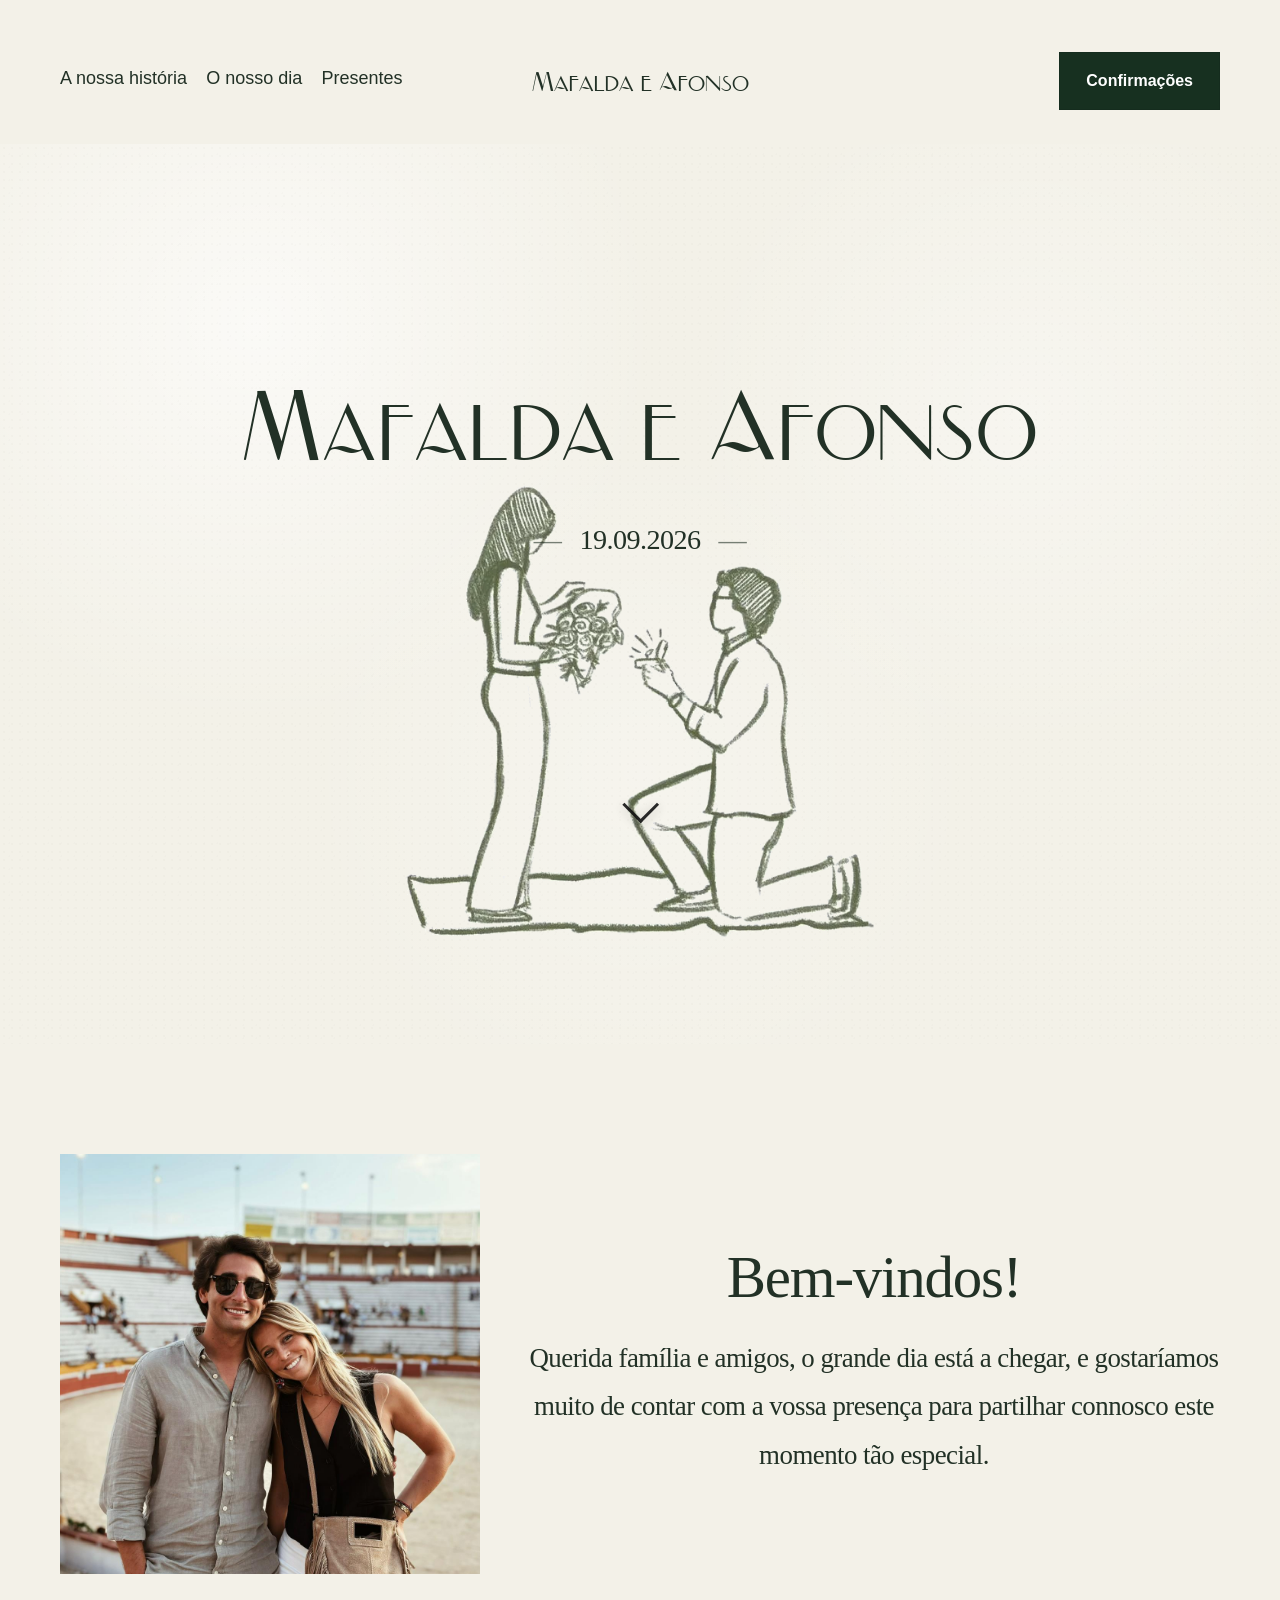
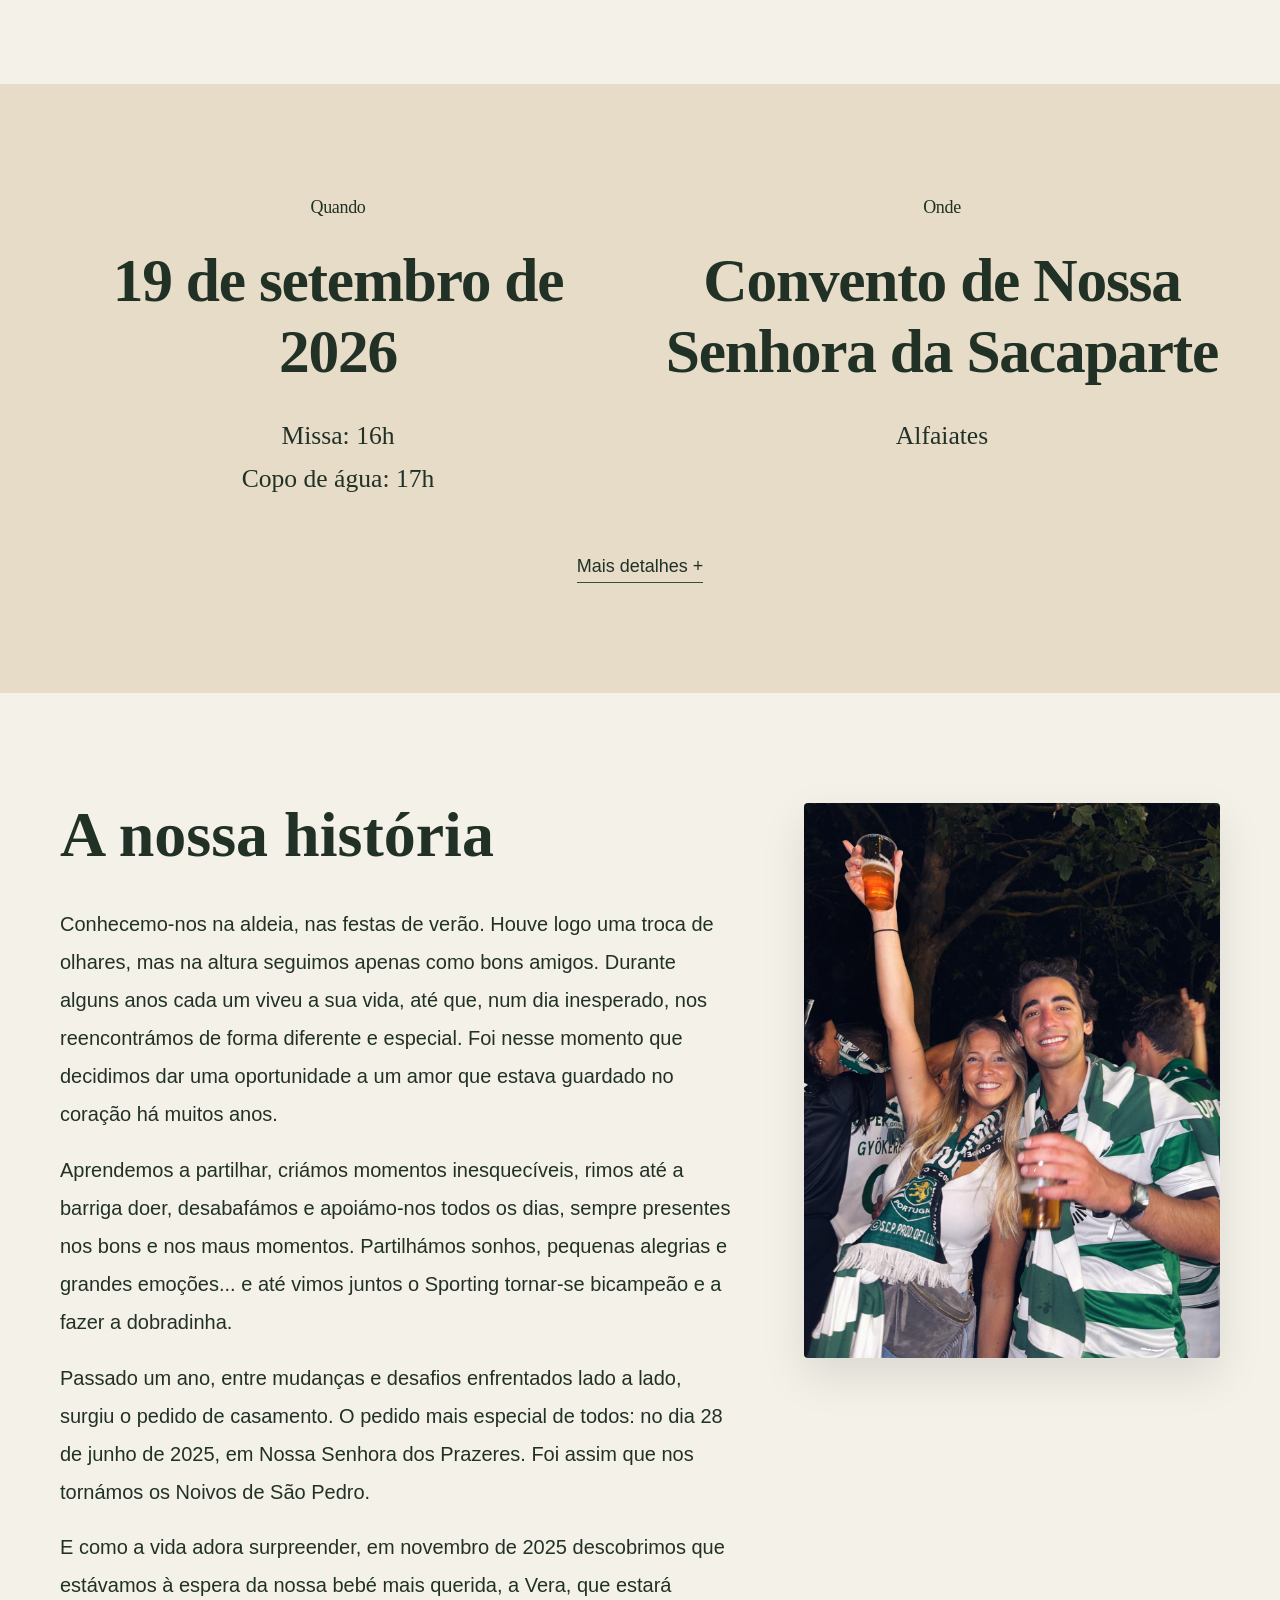
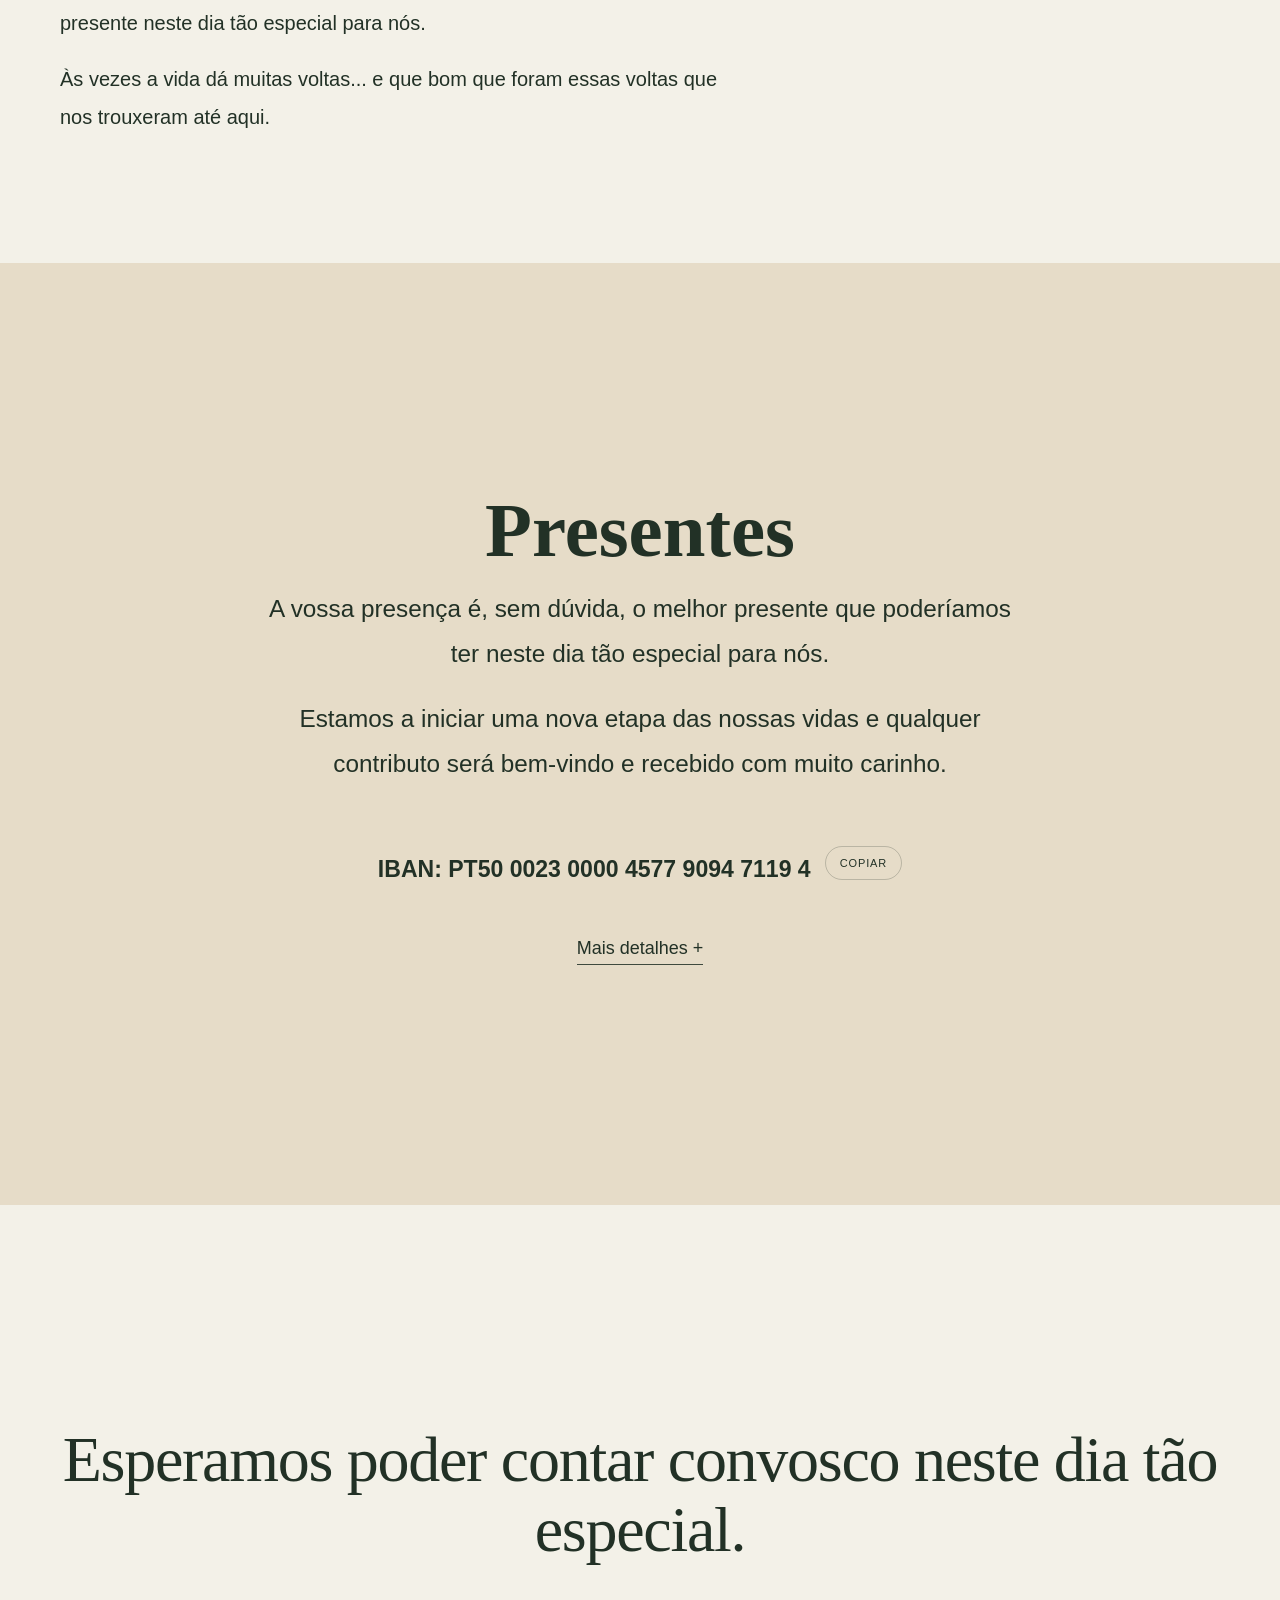
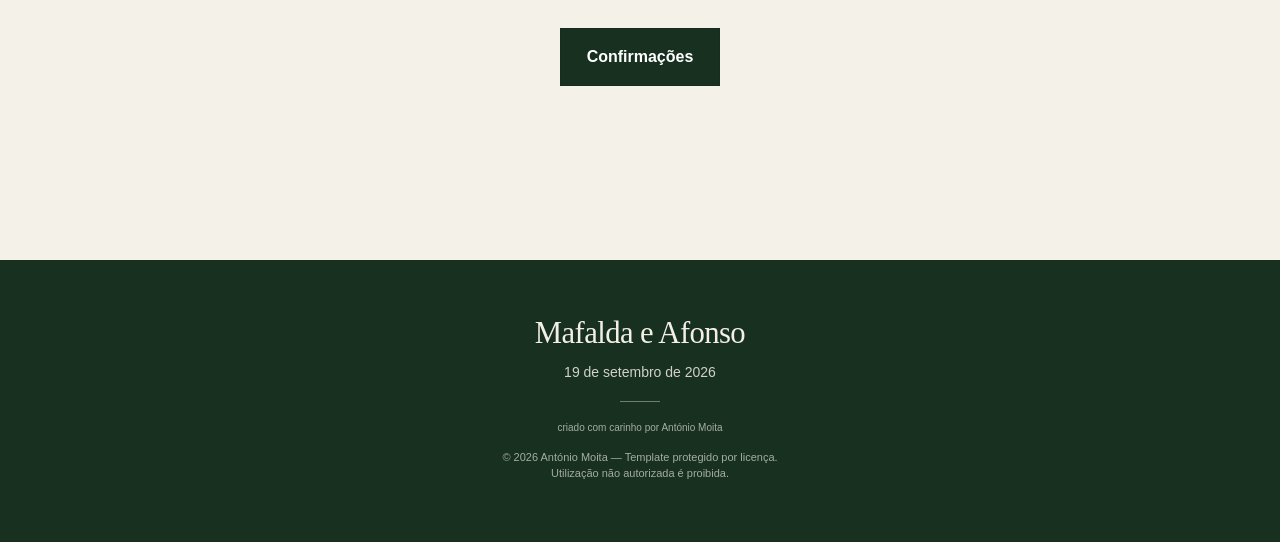
==== index.html @ 189afe15 "Add files via upload" ====
<!DOCTYPE html>
<html lang="pt">
<head>
  <meta charset="UTF-8">
  <meta name="viewport" content="width=device-width, initial-scale=1">
  <title>Mafalda e Afonso</title>
  <link rel="stylesheet" href="assets/css/main.css">
  <script src="assets/js/favicon.js"></script>

  <meta name="description" content="Mafalda e Afonso — 19 de setembro de 2026. Todas as informações sobre o nosso casamento, cerimónia, presentes e confirmações.">
  <link rel="canonical" href="https://ammoita.github.io/mafaldaeafonso/">

  <meta property="og:locale" content="pt_PT">
  <meta property="og:type" content="website">
  <meta property="og:title" content="Mafalda e Afonso">
  <meta property="og:description" content="19 de setembro de 2026 — todas as informações sobre o casamento, cerimónia, presentes e confirmações.">
  <meta property="og:url" content="https://ammoita.github.io/mafaldaeafonso/">
  <meta property="og:site_name" content="Mafalda e Afonso">

  <meta property="og:image" content="https://ammoita.github.io/mafaldaeafonso/assets/img/mafalda-afonso6-clean.png">
  <meta property="og:image:secure_url" content="https://ammoita.github.io/mafaldaeafonso/assets/img/mafalda-afonso6-clean.png">
  <meta property="og:image:type" content="image/png">
  <meta property="og:image:alt" content="Fotografia de Mafalda e Afonso">

  <meta name="twitter:card" content="summary_large_image">
  <meta name="twitter:title" content="Mafalda e Afonso">
  <meta name="twitter:description" content="19 de setembro de 2026 — todas as informações sobre o casamento, cerimónia, presentes e confirmações.">
  <meta name="twitter:image" content="https://ammoita.github.io/mafaldaeafonso/assets/img/mafalda-afonso6-clean.png">

</head>
<body>
  <div class="scroll-progress" aria-hidden="true"></div>

  <div class="page">
    <header class="site-header">
      <div class="header-inner">
        <nav class="main-nav">
          <a href="#historia">A nossa história</a>
          <a href="pages/cerimonia.html">O nosso dia</a>
          <a href="pages/presentes.html">Presentes</a>
        </nav>

        <a class="site-brand nadall" href="index.html">Mafalda e Afonso</a>

        <div class="header-actions">
          <a class="btn" href="pages/confirmacoes.html">Confirmações</a>
        </div>
      </div>
    </header>

    <div class="scroll-hint" aria-hidden="true">
  <span></span>
</div>

    <section class="hero">
  <div class="hero-bg" aria-hidden="true"></div>

  <div class="hero-content container">
        <h1 class="hero-title nadall">Mafalda e Afonso</h1>
        <div class="hero-date serif">19.09.2026</div>
        <div class="hero-scroll-cue" aria-hidden="true">
          <span></span>
        </div>
      </div>
    </section>

    <section class="section">
      <div class="container two-col-intro">
        <div class="portrait reveal-left">
          <img src="assets/img/mafalda-afonso.jpg" alt="Mafalda e Afonso">
        </div>

        <div class="intro-copy reveal-right">
          <h2 class="serif">Bem-vindos!</h2>
          <p>
            Querida família e amigos, o grande dia está a chegar, e gostaríamos muito de contar com a vossa presença
            para partilhar connosco este momento tão especial.
          </p>
        </div>
      </div>
    </section>

    <section class="section alt">
      <div class="container">
        <div class="details-grid">
          <div class="reveal-left">
            <p class="eyebrow serif">Quando</p>
            <h2 class="big-detail-title">19 de setembro de 2026</h2>
            <p class="detail-copy">
              Missa: 16h<br>
              Copo de água: 17h
            </p>
          </div>

          <div class="reveal-right">
            <p class="eyebrow serif">Onde</p>
            <h2 class="big-detail-title">Convento de Nossa Senhora da Sacaparte</h2>
            <p class="detail-copy">
              Alfaiates
            </p>
          </div>
        </div>

        <div class="center-link reveal">
          <a class="more-link" href="pages/cerimonia.html">Mais detalhes +</a>
        </div>
      </div>
    </section>

    
    <section class="section" id="historia">
  <div class="container reveal story-layout">
    <div class="story-content">
      <h2>A nossa história</h2>

      <p>
        Conhecemo-nos na aldeia, nas festas de verão. Houve logo uma troca de olhares, mas na altura seguimos apenas como bons amigos.
        Durante alguns anos cada um viveu a sua vida, até que, num dia inesperado, nos reencontrámos de forma diferente e especial.
        Foi nesse momento que decidimos dar uma oportunidade a um amor que estava guardado no coração há muitos anos.
      </p>
      <p>
        Aprendemos a partilhar, criámos momentos inesquecíveis, rimos até a barriga doer, desabafámos e apoiámo-nos todos os dias,
        sempre presentes nos bons e nos maus momentos. Partilhámos sonhos, pequenas alegrias e grandes emoções... e até vimos juntos
        o Sporting tornar-se bicampeão e a fazer a dobradinha.
      </p>
      <p>
        Passado um ano, entre mudanças e desafios enfrentados lado a lado, surgiu o pedido de casamento. O pedido mais especial de todos:
        no dia 28 de junho de 2025, em Nossa Senhora dos Prazeres. Foi assim que nos tornámos os Noivos de São Pedro.
      </p>
      <p>
        E como a vida adora surpreender, em novembro de 2025 descobrimos que estávamos à espera da nossa bebé mais querida, a Vera,
        que estará presente neste dia tão especial para nós.
      </p>
      <p>
        Às vezes a vida dá muitas voltas... e que bom que foram essas voltas que nos trouxeram até aqui.
      </p>
    </div>

    <div class="story-side-image">
      <img src="assets/img/mafalda-afonso4.jpg" alt="Mafalda e Afonso">
    </div>
  </div>
</section>


    <section class="section alt">
      <div class="container center-feature reveal">
        <h2>Presentes</h2>
        <p>
          A vossa presença é, sem dúvida, o melhor presente que poderíamos ter neste dia tão especial para nós.
        </p>
        <p>
          Estamos a iniciar uma nova etapa das nossas vidas e qualquer contributo será bem-vindo e recebido com muito carinho.
        </p>

        <div class="iban-row reveal">
          <div class="iban" data-iban="PT50002300004577909471194">
              IBAN: PT50 0023 0000 4577 9094 7119 4
          </div>
        <button class="copy-btn" type="button" onclick="copyIBAN(this)">
         Copiar
        </button>
        </div>

        <a class="more-link" href="pages/presentes.html">Mais detalhes +</a>
      </div>
    </section>

    <section class="section">
      <div class="container final-cta reveal">
        <h2 class="serif">Esperamos poder contar convosco neste dia tão especial.</h2>
        <a class="btn" href="pages/confirmacoes.html">Confirmações</a>
      </div>
    </section>

<button id="backToTop" aria-label="Voltar ao topo">↑</button>

<script src="assets/js/main.js"></script>
<script>
  loadFooter({
    names: "Mafalda e Afonso",
    date: "19 de setembro de 2026",
    creditName: "António Moita",
    creditLink: ""
  });
</script>

</body>
</html>
---- assets/css/main.css ----
@font-face{
  font-family:"Nadall";
  src:url("../fonts/NADALL.TTF") format("truetype");
  font-weight:400;
  font-style:normal;
  font-display:swap;
}

:root{
  --bg-main:#f3f1e8;
  --bg-alt:#e6dcc8;
  --text:#223126;
  --button:#173020;
  --button-text:#ffffff;
  --line:rgba(34,49,38,.55);
  --input-bg:#f7f7f7;
  --input-border:#cfcfcf;
  --muted:rgba(34,49,38,.6);

  --container:1440px;
  --container-text:1280px;
  --container-narrow:880px;
  --story-width:1120px;
  --editorial-width:1080px;
  --editorial-copy-width:860px;
}

*,
*::before,
*::after{
  box-sizing:border-box;
}

html{
  scroll-behavior:smooth;
  scroll-padding-top:140px;
}

body{
  margin:0;
  color:var(--text);
  background:var(--bg-main);
  font-family:Arial, Helvetica, sans-serif;
  line-height:1.5;
  overflow-x:hidden;
}

img{
  max-width:100%;
  display:block;
}

iframe{
  display:block;
  max-width:100%;
}

a{
  color:inherit;
  text-decoration:none;
}

.page{
  min-height:100vh;
}

.page-plain{
  background:var(--bg-alt);
}

.container{
  width:min(var(--container), calc(100% - 120px));
  margin:0 auto;
}

.container-narrow{
  width:min(var(--container-narrow), calc(100% - 120px));
  margin:0 auto;
}

.container-text{
  width:min(var(--container-text), calc(100% - 120px));
  margin:0 auto;
}

.serif{
  font-family:Georgia, "Times New Roman", serif;
  font-weight:400;
  letter-spacing:-0.02em;
}

.nadall{
  font-family:"Nadall", Georgia, "Times New Roman", serif;
  font-weight:400;
  letter-spacing:0;
}

/* =========================================================
   Barra de progresso
   ========================================================= */

.scroll-progress{
  position:fixed;
  top:0;
  left:0;
  width:0%;
  height:3px;
  background:var(--button);
  z-index:300;
  pointer-events:none;
}

/* =========================================================
   Header / navegação
   ========================================================= */

.site-header{
  position:sticky;
  top:0;
  z-index:120;
  padding:52px 0 34px;
  transition:
    background-color .3s ease,
    backdrop-filter .3s ease,
    box-shadow .3s ease,
    padding .3s ease;
}

.site-header.is-scrolled{
  background:rgba(243,241,232,.78);
  backdrop-filter:blur(12px);
  box-shadow:0 10px 30px rgba(0,0,0,.05);
  padding:22px 0 18px;
}

.site-header .header-inner{
  width:min(var(--container), calc(100% - 120px));
  margin:0 auto;
  display:grid;
  grid-template-columns:1fr auto 1fr;
  align-items:center;
  gap:20px;
}

.main-nav{
  display:flex;
  gap:1.2rem;
  align-items:center;
  justify-self:start;
  flex-wrap:wrap;
  font-size:18px;
  min-width:0;
}

.main-nav a{
  position:relative;
  padding-bottom:6px;
  min-width:0;
}

.main-nav a::after{
  content:"";
  position:absolute;
  left:0;
  bottom:0;
  width:100%;
  height:1px;
  background:currentColor;
  transform:scaleX(0);
  transform-origin:left;
  transition:transform .35s ease;
  opacity:.8;
}

.main-nav a:hover::after,
.main-nav a:focus-visible::after,
.main-nav a.active::after{
  transform:scaleX(1);
}

.main-nav a.active{
  opacity:1;
  font-weight:600;
}

.site-brand{
  justify-self:center;
  font-size:28px;
  line-height:1;
  text-align:center;
}

.header-actions{
  justify-self:end;
}

/* =========================================================
   Botões
   ========================================================= */

.btn{
  display:inline-flex;
  align-items:center;
  justify-content:center;
  min-width:158px;
  min-height:58px;
  padding:0 26px;
  background:var(--button);
  color:var(--button-text);
  font-size:16px;
  font-weight:600;
  border:1px solid rgba(0,0,0,.08);
  border-radius:0;
  transition:
    transform .22s ease,
    opacity .22s ease,
    box-shadow .22s ease;
}

.btn:hover,
.btn:focus-visible{
  transform:translateY(-2px);
  opacity:.97;
  box-shadow:0 10px 24px rgba(0,0,0,.10);
}

.btn.small{
  min-width:110px;
  min-height:54px;
}

/* =========================================================
   Hero
   ========================================================= */

.hero{
  position:relative;
  overflow:hidden;
  min-height:100vh;
  display:flex;
  align-items:flex-start;
  justify-content:center;
  padding:10rem 1.5rem 3rem;
  background:
    radial-gradient(circle at 20% 20%, rgba(255,255,255,.65), transparent 32%),
    radial-gradient(circle at 80% 30%, rgba(255,255,255,.35), transparent 28%),
    radial-gradient(circle at 50% 70%, rgba(255,255,255,.25), transparent 38%),
    linear-gradient(rgba(243,241,232,.9), rgba(243,241,232,.94));
}

.hero::before{
  content:"";
  position:absolute;
  inset:0;
  background-image:
    radial-gradient(rgba(120,120,100,.06) 1px, transparent 1px),
    radial-gradient(rgba(120,120,100,.035) 1px, transparent 1px);
  background-size:8px 8px, 13px 13px;
  background-position:0 0, 3px 4px;
  opacity:.45;
  pointer-events:none;
}

.leaf-ornament{
  --leaf-parallax:0px;
  position:absolute;
  left:50%;
  top:-10px;
  transform:translateX(-50%) translateY(var(--leaf-parallax));
  width:min(520px, 36vw);
  opacity:.72;
  pointer-events:none;
  will-change:transform, opacity;
  animation:
    heroFadeUp 1.2s .2s both,
    leafFloat 7s ease-in-out 1.4s infinite;
}

.leaf-ornament svg{
  width:100%;
  height:auto;
  display:block;
}

.hero-bg{
  position:absolute;
  inset:0;
  z-index:0;
  background-image:image-set(
    url("../img/mafalda-afonso5-clean.webp") type("image/webp"),
    url("../img/mafalda-afonso5-clean.png") type("image/png")
  );
  background-repeat:no-repeat;
  background-position:center calc(64% + var(--hero-parallax, 0px));
  background-size:min(980px, 88vw);
  opacity:.92;
  pointer-events:none;
}

.hero-content{
  position:relative;
  z-index:2;
  text-align:center;
  width:100%;
  padding-top:7vh;
}

.hero-title{
  margin:0;
  font-size:clamp(72px, 9vw, 126px);
  line-height:.95;
  opacity:0;
  transform:translateY(24px);
  animation:heroFadeUp 1s .15s forwards;
}

.hero-title.nadall{
  line-height:1.02;
  letter-spacing:0.01em;
}

.site-brand.nadall{
  font-size:32px;
  line-height:1;
}

.hero-date{
  margin-top:34px;
  font-size:clamp(24px, 2.2vw, 34px);
  opacity:0;
  transform:translateY(24px);
  animation:heroFadeUp 1s .45s forwards;
}

.hero-date::before,
.hero-date::after{
  content:"—";
  display:inline-block;
  margin:0 18px;
  opacity:.6;
}

/* =========================================================
   Secções gerais
   ========================================================= */

.section{
  padding:110px 0;
}

.section.alt{
  background:var(--bg-alt);
}

.page-plain .section-top{
  padding:120px 0 80px;
}

.center-link{
  text-align:center;
}

.more-link{
  display:inline-block;
  margin-top:52px;
  font-size:18px;
  padding-bottom:3px;
  position:relative;
}

.more-link::after{
  content:"";
  position:absolute;
  left:0;
  bottom:0;
  width:100%;
  height:1px;
  background:currentColor;
  transform:scaleX(1);
  transform-origin:left;
  transition:transform .35s ease, opacity .35s ease;
  opacity:.85;
}

.more-link:hover::after,
.more-link:focus-visible::after{
  transform:scaleX(.72);
  opacity:1;
}

/* =========================================================
   Home
   ========================================================= */

.two-col-intro{
  display:grid;
  grid-template-columns:420px 1fr;
  gap:3rem;
  align-items:center;
}

.portrait{
  width:100%;
  aspect-ratio:1/1;
  overflow:hidden;
  background:#ddd;
}

.portrait img{
  width:100%;
  height:100%;
  object-fit:cover;
  transform:scale(1.02);
  transition:transform 1.2s ease;
  border-radius:4px;
}

.portrait:hover img{
  transform:scale(1.06);
}

.intro-copy{
  text-align:center;
  max-width:760px;
  margin:0 auto;
}

.intro-copy h2{
  margin:0 0 26px;
  font-size:clamp(42px, 4.6vw, 72px);
  line-height:1.02;
}

.intro-copy p{
  margin:0 auto;
  font-size:clamp(24px, 2.1vw, 31px);
  line-height:1.8;
  font-family:Georgia, "Times New Roman", serif;
  letter-spacing:-0.02em;
}

.details-grid{
  display:grid;
  grid-template-columns:1fr 1fr;
  gap:3rem;
  align-items:start;
  text-align:center;
}

.eyebrow{
  margin:0 0 24px;
  font-size:18px;
  font-family:Georgia, "Times New Roman", serif;
}

.big-detail-title{
  margin:0 0 .45em;
  font-size:clamp(42px, 4.8vw, 72px);
  line-height:1.15;
  font-family:Georgia, "Times New Roman", serif;
  letter-spacing:-0.02em;
  overflow-wrap:anywhere;
}

.detail-copy{
  margin:0;
  font-size:clamp(20px, 2vw, 28px);
  line-height:1.7;
  font-family:Georgia, "Times New Roman", serif;
}

.center-feature{
  text-align:center;
  padding:120px 0 130px;
  max-width:860px;
  margin:0 auto;
}

.center-feature h2{
  margin:0 0 1.1rem;
  font-size:clamp(54px, 6vw, 88px);
  line-height:1;
  font-family:Georgia, "Times New Roman", serif;
  overflow-wrap:anywhere;
}

.center-feature p{
  max-width:760px;
  margin:0 auto;
  font-size:clamp(22px, 1.9vw, 26px);
  line-height:1.85;
}

.center-feature p + p{
  margin-top:20px;
}

#historia .center-feature{
  max-width:var(--story-width);
}

#historia .center-feature p{
  max-width:980px;
}

/* =========================================================
   Story / showcase / CTA
   ========================================================= */

.story-block{
  padding:110px 0 70px;
}

.story-text{
  max-width:1500px;
}

.story-text h3{
  margin:0 0 34px;
  font-size:clamp(30px, 2.8vw, 46px);
  font-family:Georgia, "Times New Roman", serif;
  font-weight:400;
}

.story-text p{
  margin:0 0 26px;
  font-size:clamp(18px, 1.35vw, 22px);
  line-height:1.75;
}

.person-showcase{
  padding:40px 0 120px;
  text-align:center;
}

.person-showcase h2{
  margin:0 0 34px;
  font-size:clamp(54px, 5.4vw, 84px);
  line-height:1;
  font-family:Georgia, "Times New Roman", serif;
}

.person-photo{
  width:min(400px, 100%);
  margin:0 auto;
  aspect-ratio:4/5;
  overflow:hidden;
  background:#ddd;
}

.person-photo img{
  width:100%;
  height:100%;
  object-fit:cover;
  transform:scale(1.02);
  transition:transform 1.2s ease;
  border-radius:18px;
}

.person-photo:hover img{
  transform:scale(1.06);
}

.final-cta{
  text-align:center;
  padding:110px 0 64px;
}

.final-cta h2{
  margin:0 0 62px;
  font-size:clamp(44px, 5vw, 74px);
  font-family:Georgia, "Times New Roman", serif;
  font-weight:400;
  line-height:1.1;
  overflow-wrap:anywhere;
}

/* =========================================================
   Página editorial / cerimónia
   ========================================================= */

.editorial-block{
  max-width:var(--editorial-width);
  margin:0 auto;
  padding:60px 0 110px;
}

.editorial-title{
  margin:0 0 .35em;
  font-size:clamp(54px, 6.2vw, 100px);
  line-height:1.08;
  font-family:Georgia, "Times New Roman", serif;
  font-weight:400;
  overflow-wrap:anywhere;
}

.editorial-subtitle{
  margin:0 0 1.4em;
  font-size:clamp(32px, 3.8vw, 66px);
  line-height:1.22;
  font-family:Georgia, "Times New Roman", serif;
  font-weight:400;
  opacity:.9;
  overflow-wrap:anywhere;
}

.editorial-copy{
  max-width:var(--editorial-copy-width);
}

.editorial-copy p{
  margin:0 0 1.15em 0;
  font-size:clamp(18px, 1.35vw, 22px);
  line-height:1.8;
}

.divider{
  width:100%;
  max-width:140px;
  height:1px;
  margin:2.6rem 0;
  background:rgba(0,0,0,.12);
}

.map-image{
  width:min(900px, 100%);
  margin:2rem auto 0;
  overflow:hidden;
  background:#f7f3ee;
  border-radius:22px;
  box-shadow:0 18px 45px rgba(0,0,0,.10);
}

.map-image iframe{
  display:block;
  width:100%;
  min-height:420px;
  border:0;
}

.page-plain .container-text.editorial-block{
  max-width:1120px;
}

.page-plain .editorial-copy{
  max-width:900px;
}

/* layout inicial da página cerimónia em desktop */
.cerimonia-intro{
  display:block;
}

.cerimonia-intro-media{
  margin:40px 0 0;
}

.cerimonia-intro-media img{
  display:block;
  width:100%;
  max-width:500px;
  height:auto;
  margin:0 auto;
  border-radius:4px;
  box-shadow:0 18px 45px rgba(0,0,0,.10);
}

@media (min-width: 1101px){
  .cerimonia-intro{
    display:grid;
    grid-template-columns:minmax(0, 1.2fr) minmax(360px, .8fr);
    gap:clamp(40px, 5vw, 90px);
    align-items:center;
  }

  .cerimonia-intro-copy{
    text-align:left;
  }

  .cerimonia-intro-copy .editorial-copy{
    margin-left:0;
    max-width:760px;
  }

  .cerimonia-intro-copy .editorial-title,
  .cerimonia-intro-copy .editorial-subtitle,
  .cerimonia-intro-copy .editorial-copy p{
    text-align:left;
  }

  .cerimonia-intro-copy .editorial-subtitle{
    margin-bottom:1em;
  }

  .cerimonia-intro-media{
    margin:0;
  }

  .cerimonia-intro-media img{
    max-width:520px;
    margin-left:auto;
  }
}

.cerimonia-intro-media img.no-shadow{
  box-shadow:none;
}

/* =========================================================
   Alojamento / stays
   ========================================================= */

.stay-list{
  padding:90px 0 120px;
}

.stay-item{
  display:grid;
  grid-template-columns:390px 1fr;
  gap:80px;
  align-items:start;
  padding:40px 0 100px;
}

.stay-item + .stay-item{
  border-top:1px solid var(--line);
  padding-top:90px;
}

.stay-media{
  width:100%;
  aspect-ratio:1/1;
  overflow:hidden;
  background:#ddd;
}

.stay-media img{
  width:100%;
  height:100%;
  object-fit:cover;
  transform:scale(1.02);
  transition:transform 1.2s ease;
  border-radius:18px;
}

.stay-media:hover img{
  transform:scale(1.06);
}

.stay-copy h2{
  margin:0 0 26px;
  display:inline-block;
  font-size:clamp(48px, 4.6vw, 66px);
  line-height:1.06;
  font-family:Georgia, "Times New Roman", serif;
  font-weight:400;
  border-bottom:1px solid var(--line);
  overflow-wrap:anywhere;
}

.stay-copy .meta{
  margin:12px 0 20px;
  font-size:clamp(22px, 2vw, 30px);
  font-family:Georgia, "Times New Roman", serif;
  line-height:1.35;
}

.stay-copy .phone{
  margin:0 0 28px;
  font-size:clamp(24px, 2.2vw, 34px);
  font-family:Georgia, "Times New Roman", serif;
}

.stay-copy p{
  max-width:860px;
  margin:0;
  font-size:clamp(18px, 1.4vw, 22px);
  line-height:1.75;
}

/* =========================================================
   Presentes
   ========================================================= */

.gifts-page{
  padding:170px 0 140px;
}

.gifts-head{
  text-align:center;
  margin-bottom:120px;
}

.gifts-head h1{
  margin:0 0 26px;
  font-size:clamp(64px, 6vw, 84px);
  font-family:Georgia, "Times New Roman", serif;
  font-weight:400;
  line-height:1;
  overflow-wrap:anywhere;
}

.gifts-head .subtitle{
  font-size:clamp(30px, 2.4vw, 46px);
  font-family:Georgia, "Times New Roman", serif;
  line-height:1.2;
  overflow-wrap:anywhere;
}

.gifts-copy{
  max-width:1500px;
}

.gifts-copy p{
  margin:0 0 24px;
  font-size:clamp(18px, 1.45vw, 22px);
  line-height:1.85;
}

.iban{
  font-weight:600;
  text-align:center;
  margin-top:70px;
  font-size:clamp(22px, 1.8vw, 32px);
  white-space:nowrap;
  line-height:1.1;
}

.gift-graphic {
  margin-top: 60px;
  text-align: center;
}

.gift-graphic img {
  width: min(420px, 80%);
  height: auto;
  display: block;
  margin: 0 auto;
  opacity: 0.9;
}

/* =========================================================
   Confirmações / formulário
   ========================================================= */

.confirm-page{
  padding:150px 0 130px;
}

.confirm-head{
  text-align:center;
  margin-bottom:2rem;
}

.confirm-head h1{
  margin:0 0 28px;
  font-size:clamp(40px, 6vw, 84px);
  font-family:Georgia, "Times New Roman", serif;
  font-weight:400;
  line-height:1.08;
  overflow-wrap:anywhere;
  word-break:normal;
}

.confirm-head p{
  margin:0 0 .7rem;
  font-size:clamp(17px, 1.4vw, 22px);
  line-height:1.75;
}

.confirm-date{
  margin-top:0;
  margin-bottom:3rem;
  font-size:clamp(26px, 3.2vw, 48px);
  line-height:1.1;
  font-family:Georgia, "Times New Roman", serif;
  font-weight:500;
  letter-spacing:.02em;
}

.form-wrap{
  border-top:1px solid var(--line);
  border-radius:22px;
  padding:2rem;
  background:rgba(255,255,255,.72);
  box-shadow:0 12px 35px rgba(0,0,0,.06);
  backdrop-filter:blur(2px);
}

.form-section-title{
  margin:0 0 1.2rem;
  font-size:18px;
  font-weight:600;
  overflow-wrap:anywhere;
}

.form-grid-2{
  display:grid;
  grid-template-columns:1fr 1fr;
  gap:1rem 1.25rem;
}

.form-grid-3{
  display:grid;
  grid-template-columns:1fr 1fr 1.2fr;
  gap:1rem 1.25rem;
}

.form-field{
  margin-bottom:1rem;
  min-width:0;
}

.form-field label{
  display:block;
  margin-bottom:.45rem;
  font-size:16px;
  line-height:1.4;
}

.form-field .req{
  color:var(--muted);
  margin-left:4px;
}

.input,
.select,
.textarea{
  width:100%;
  border:1px solid rgba(0,0,0,.12);
  background:#fff;
  color:var(--text);
  padding:.9rem 1rem;
  font-size:16px;
  font:inherit;
  outline:none;
  border-radius:12px;
  appearance:none;
  box-sizing:border-box;
  transition:border-color .2s ease, box-shadow .2s ease, background-color .2s ease;
}

.input,
.select{
  min-height:52px;
}

.textarea{
  min-height:150px;
  resize:vertical;
  font-family:inherit;
}

.input:focus,
.select:focus,
.textarea:focus{
  border-color:rgba(80,110,70,.5);
  box-shadow:0 0 0 4px rgba(127,154,99,.12);
  background:#fff;
}

.select-wrap{
  position:relative;
}

.select-wrap::after{
  content:"";
  position:absolute;
  right:18px;
  top:50%;
  width:10px;
  height:10px;
  border-right:2px solid var(--text);
  border-bottom:2px solid var(--text);
  transform:translateY(-65%) rotate(45deg);
  pointer-events:none;
}

.form-actions{
  margin-top:1.2rem;
}

.note{
  color:var(--muted);
  font-size:14px;
}

.form-note{
  margin-top:1.2rem;
  line-height:1.7;
  opacity:.85;
  overflow-wrap:anywhere;
}

#guest-count-section{
  margin-bottom:1rem;
}

.dynamic-section{
  margin-top:1.5rem;
  padding:1.25rem;
  background:rgba(255,255,255,.65);
  border:1px solid rgba(34,49,38,.10);
  border-radius:16px;
}

.dynamic-section-header{
  margin-bottom:1rem;
}

.dynamic-section-header h3{
  margin:0 0 .35rem 0;
  font-size:22px;
  font-family:Georgia, "Times New Roman", serif;
  font-weight:400;
  color:var(--text);
  overflow-wrap:anywhere;
}

.dynamic-section-header p{
  margin:0;
  color:var(--muted);
  font-size:15px;
  line-height:1.6;
}

.guest-row{
  padding:1rem;
  margin-bottom:1rem;
  background:#ffffff;
  border:1px solid rgba(34,49,38,.08);
  border-radius:14px;
}

.guest-row:last-child{
  margin-bottom:0;
}

.guest-row-title{
  margin-bottom:.9rem;
  font-size:15px;
  font-weight:600;
  color:var(--text);
  opacity:.9;
  overflow-wrap:anywhere;
}

/* =========================================================
   Footer
   ========================================================= */

.site-footer{
  background:var(--button);
  color:#f3efe5;
  text-align:center;
  padding:50px 20px 60px;
}

.site-footer .footer-main{
  font-size:clamp(28px, 2.4vw, 40px);
  font-family:Georgia, "Times New Roman", serif;
}

.site-footer .footer-date{
  margin-top:6px;
  font-size:14px;
  opacity:.85;
}

.site-footer .footer-divider{
  width:40px;
  height:1px;
  background:rgba(243,239,229,0.4);
  margin:18px auto;
}

.site-footer .footer-credit{
  font-size:10px;
  opacity:.65;
}

.site-footer .footer-credit a{
  color:inherit;
  text-decoration:none;
}

/* =========================================================
   Back to top
   ========================================================= */

#backToTop{
  position:fixed;
  right:20px;
  bottom:20px;
  width:46px;
  height:46px;
  background:var(--button);
  color:var(--button-text);
  border:0;
  border-radius:999px;
  cursor:pointer;
  font-size:20px;
  line-height:1;
  display:flex;
  align-items:center;
  justify-content:center;
  box-shadow:0 10px 30px rgba(0,0,0,.14);
  opacity:0;
  visibility:hidden;
  transform:translateY(8px);
  transition:opacity .25s ease, transform .25s ease, visibility .25s ease;
  z-index:999;
}

#backToTop:hover{
  transform:translateY(-4px);
  box-shadow:0 8px 20px rgba(0,0,0,.15);
}

#backToTop.show{
  opacity:1;
  visibility:visible;
  transform:translateY(0);
}

/* =========================================================
   Feedback formulário
   ========================================================= */

.form-success-box{
  display:none;
  position:fixed;
  bottom:20px;
  left:50%;
  transform:translateX(-50%);
  background:var(--button);
  color:#f3efe5;
  padding:18px 28px;
  border-radius:12px;
  font-size:16px;
  font-weight:600;
  box-shadow:0 6px 18px rgba(0,0,0,0.15);
  z-index:500;
  text-align:center;
  max-width:90%;
}

.form-modal{
  display:none;
  position:fixed;
  inset:0;
  width:100%;
  height:100%;
  background:rgba(245,240,220,0.7);
  justify-content:center;
  align-items:center;
  z-index:1000;
}

.form-modal-content{
  background:#fff6e5;
  padding:2rem;
  border-radius:10px;
  max-width:400px;
  width:90%;
  box-shadow:0 5px 15px rgba(0,0,0,0.3);
  text-align:center;
}

#form-modal-close{
  margin-top:1rem;
  cursor:pointer;
}

.form-modal-close:hover{
  color:#555;
}

#form-modal-message{
  font-size:18px;
  line-height:1.4;
  color:#223126;
  margin-top:12px;
}

/* =========================================================
   Reveal animations
   ========================================================= */

.reveal,
.reveal-left,
.reveal-right{
  opacity:0;
  transition:
    opacity .8s ease,
    transform .8s ease;
  will-change:opacity, transform;
}

.reveal{
  transform:translateY(34px);
}

.reveal-left{
  transform:translateX(-36px);
}

.reveal-right{
  transform:translateX(36px);
}

.reveal.is-visible,
.reveal-left.is-visible,
.reveal-right.is-visible{
  opacity:1;
  transform:translate(0, 0);
}

/* =========================================================
   Acessibilidade
   ========================================================= */

a:focus-visible,
button:focus-visible,
input:focus-visible,
select:focus-visible,
textarea:focus-visible{
  outline:2px solid rgba(34,49,38,.45);
  outline-offset:3px;
}

/* =========================================================
   Keyframes
   ========================================================= */

@keyframes heroFadeUp{
  from{
    opacity:0;
    transform:translateY(24px);
  }
  to{
    opacity:1;
    transform:translateY(0);
  }
}

@keyframes heroFadeIn{
  from{
    opacity:0;
  }
  to{
    opacity:1;
  }
}

@keyframes leafFloat{
  0%, 100%{
    transform:translateX(-50%) translateY(var(--leaf-parallax));
  }
  50%{
    transform:translateX(-50%) translateY(calc(var(--leaf-parallax) + 10px));
  }
}

@keyframes scrollCue{
  0%, 100%{
    transform:scaleY(.65);
    opacity:.45;
  }
  50%{
    transform:scaleY(1);
    opacity:1;
  }
}

/* =========================================================
   Responsive
   ========================================================= */

@media (max-width: 1100px){
  .site-header .header-inner{
    grid-template-columns:1fr;
    gap:24px;
  }

  .main-nav,
  .site-brand,
  .header-actions{
    justify-self:center;
  }

  .two-col-intro,
  .stay-item,
  .details-grid{
    grid-template-columns:1fr;
    gap:40px;
  }

  .intro-copy{
    max-width:none;
  }

  .portrait{
    max-width:520px;
    margin:0 auto;
  }

  .stay-media{
    max-width:520px;
  }

  #historia .center-feature{
    max-width:920px;
  }

  .page-plain .container-text.editorial-block{
    max-width:960px;
  }
}

@media (max-width: 980px){
  .two-col-intro,
  .details-grid,
  .form-grid-2,
  .form-grid-3{
    grid-template-columns:1fr;
  }

  .two-col-intro,
  .details-grid{
    gap:2rem;
  }

 .two-col-intro .intro-copy{
    order:1;
  }

  .two-col-intro .portrait{
    order:2;
  }  
}

@media (max-width: 780px){
  html{
    scroll-padding-top:120px;
  }

  .container,
  .container-narrow,
  .container-text,
  .site-header .header-inner{
    width:calc(100% - 44px);
  }

  .site-header{
    padding:28px 0 22px;
  }

  .site-header.is-scrolled{
    padding:16px 0 14px;
  }

  .main-nav{
    justify-content:center;
    gap:16px 22px;
    font-size:16px;
  }

  .site-brand{
    font-size:24px;
  }

  .btn{
    min-width:132px;
    min-height:52px;
  }

  .hero{
    min-height:100svh;
    padding-top:1.25rem;
    padding-bottom:1rem;
    align-items:flex-start;
  }

  .hero-content{
    padding-top:12vh;
  }

  .hero-bg{
    background-image:url("../img/mafalda-afonso6-clean.webp");
    background-size:min(760px, 138vw);
    background-position:center calc(74% + var(--hero-parallax, 0px));
  }

  .hero-title{
    font-size:clamp(52px, 12vw, 72px);
  }

  .hero-date{
    font-size:clamp(20px, 5vw, 28px);
    margin-top:18px;
  }

  .section,
  .center-feature,
  .story-block,
  .person-showcase,
  .stay-list,
  .gifts-page,
  .confirm-page{
    padding-top:80px;
    padding-bottom:80px;
  }

  .page-plain .section-top{
    padding-top:80px;
    padding-bottom:60px;
  }

  .editorial-block{
    padding:30px 0 70px;
  }

  .editorial-title{
    line-height:1.12;
  }

  .editorial-subtitle{
    line-height:1.2;
  }

  .editorial-copy p,
  .detail-copy,
  .intro-copy p,
  .center-feature p,
  .confirm-head p{
    line-height:1.75;
  }

  .form-wrap{
    padding:1.25rem;
    border-radius:18px;
  }

  .dynamic-section{
    padding:1rem;
    border-radius:14px;
  }

  .guest-row{
    padding:.9rem;
  }

  .dynamic-section-header h3{
    font-size:20px;
  }

  .map-image iframe{
    min-height:340px;
  }

  .hero-date::before,
  .hero-date::after{
    margin:0 10px;
  }

  .leaf-ornament{
    width:min(520px, 54vw);
  }

  .site-footer{
    padding:40px 20px 45px;
  }

  .site-footer .footer-main{
    font-size:clamp(22px, 6vw, 28px);
  }

  .site-footer .footer-date{
    font-size:13px;
  }

  .site-footer .footer-divider{
    margin:14px auto;
  }

  .site-footer .footer-credit{
    font-size:10px;
  }

  #backToTop{
    right:14px;
    bottom:14px;
    width:42px;
    height:42px;
  }
}

@media (max-width: 600px){
  .form-success-box{
    font-size:14px;
    padding:14px 20px;
  }
}

@media (max-width: 560px){
  .main-nav{
    gap:.8rem;
  }

  .form-wrap{
    padding:1rem;
  }

  .map-image iframe{
    min-height:280px;
  }

  .confirm-head h1{
    font-size:clamp(34px, 10vw, 42px);
  }

.confirm-deadline-text{
  margin-top:0;
  margin-bottom:.25rem;
  padding-top:.95rem;
  font-size:0.95rem;
  letter-spacing:.04em;
  text-transform:uppercase;
  opacity:.7;
  line-height:1.35;
}

.confirm-head p + .confirm-deadline-text{
  margin-top:1.7rem;
}

.confirm-date{
  margin-top:0;
  margin-bottom:2.4rem;
  font-size:clamp(22px, 6vw, 30px);
  line-height:1.1;
  font-family:Georgia, "Times New Roman", serif;
  font-weight:500;
  letter-spacing:.02em;
}

  .editorial-title{
    font-size:clamp(38px, 11vw, 52px);
  }

  .editorial-subtitle{
    font-size:clamp(24px, 7vw, 34px);
  }

  .big-detail-title{
    font-size:clamp(32px, 9vw, 42px);
  }

  .center-feature h2{
    font-size:clamp(40px, 10vw, 56px);
  }

  .hero-content{
    padding-top:10vh;
  }

  .hero-bg{
    background-image:url("../img/mafalda-afonso6-clean.webp");
    background-size:min(820px, 155vw);
    background-position:center calc(76% + var(--hero-parallax, 0px));
  }
}

@media (prefers-reduced-motion: reduce){
  html{
    scroll-behavior:auto;
  }

  *,
  *::before,
  *::after{
    animation:none !important;
    transition:none !important;
  }

  .reveal,
  .reveal-left,
  .reveal-right,
  .hero-title,
  .hero-date{
    opacity:1 !important;
    transform:none !important;
  }

  .leaf-ornament{
    transform:translateX(-50%) !important;
  }

  .scroll-progress{
    display:none;
  }
}

/* =========================================================
   História - layout desktop mais largo
   ========================================================= */

#historia .story-layout{
  display:grid;
  grid-template-columns:minmax(0, 1.55fr) minmax(320px, 0.95fr);
  gap:clamp(36px, 5vw, 90px);
  align-items:start;
  max-width:min(1500px, calc(100vw - 120px));
}

#historia .story-content{
  text-align:left;
  max-width:none;
}

#historia .story-content h2{
  margin:0 0 2.4rem;
  font-size:clamp(54px, 5vw, 84px);
  line-height:1;
  font-family:Georgia, "Times New Roman", serif;
}

#historia .story-content p{
  margin:0 0 1.1rem;
  max-width:none;
  font-size:clamp(20px, 1.35vw, 26px);
  line-height:1.9;
}

#historia .story-side-image{
  position:sticky;
  top:140px;
  align-self:start;
}

#historia .story-side-image img{
  width:100%;
  max-width:520px;
  margin-left:auto;
  border-radius:4px;
  height:auto;
  object-fit:cover;
  box-shadow:0 18px 45px rgba(0,0,0,.10);
}

@media (max-width: 1100px){
  #historia .story-layout{
    grid-template-columns:1fr;
    max-width:none;
  }

  #historia .story-content{
    text-align:center;
  }

  #historia .story-content p{
    max-width:900px;
    margin-left:auto;
    margin-right:auto;
  }

  #historia .story-side-image{
    position:static;
  }

  #historia .story-side-image img{
    max-width:420px;
    margin:20px auto 0;
  }
}

@media (max-width: 780px){
  #historia .story-content h2{
    font-size:clamp(40px, 10vw, 58px);
  }

  #historia .story-content p{
    font-size:clamp(18px, 4.6vw, 22px);
    line-height:1.8;
  }
}

.confirm-deadline-text{
  margin-top:0;
  margin-bottom:.35rem;
  padding-top:1.1rem;
  font-size:0.95rem;
  letter-spacing:.04em;
  text-transform:uppercase;
  opacity:.7;
  position:relative;
  line-height:1.35;
}

.confirm-head p + .confirm-deadline-text{
  margin-top:2.1rem;
}

.confirm-deadline-text::before{
  content:"";
  position:absolute;
  top:0;
  left:50%;
  transform:translateX(-50%);
  width:140px;
  height:1px;
  background:rgba(0,0,0,0.25);
}

.confirm-head p{
  margin-bottom:1.2rem;
}

.confirm-head p:last-of-type{
  margin-bottom:0;
}

/* =========================================================
   Scroll hint
   ========================================================= */

.scroll-hint{
  position:fixed;
  bottom:36px;
  left:50%;
  transform:translateX(-50%);
  width:clamp(48px, 4vw, 72px);
  height:clamp(72px, 5vw, 96px);
  opacity:.9;
  pointer-events:none;
  transition:
    opacity .6s ease,
    transform .6s cubic-bezier(.22,.61,.36,1),
    filter .6s ease;
  z-index:50;
  color:#111;
  filter:drop-shadow(0 2px 6px rgba(0,0,0,0.25));
}

.scroll-hint span{
  display:block;
  width:100%;
  height:100%;
  position:relative;
}

.scroll-hint span::after{
  content:"";
  position:absolute;
  left:50%;
  top:0;
  width:clamp(18px, 2vw, 26px);
  height:clamp(18px, 2vw, 26px);
  border-left:3px solid currentColor;
  border-bottom:3px solid currentColor;
  transform:translateX(-50%) rotate(-45deg);
  animation:scrollHint 2.2s ease-in-out infinite;
}

.scroll-hint.is-hidden{
  opacity:0;
  transform:translate(-50%, 16px);
}

@keyframes scrollHint{
  0%{
    opacity:0;
    transform:translate(-50%, -10px) rotate(-45deg);
  }
  40%{
    opacity:1;
  }
  70%{
    opacity:1;
  }
  100%{
    opacity:0;
    transform:translate(-50%, 18px) rotate(-45deg);
  }
}

/* =========================================================
   Botão Copiar IBAN
   ========================================================= */

.iban-row{
  display:flex;
  justify-content:center;
  align-items:flex-end;
  gap:14px;
  flex-wrap:nowrap;
  width:100%;
}

.iban-row .iban{
  margin-top:70px;
  margin-bottom:0;
  white-space:nowrap;
  line-height:1.1;
  flex:0 1 auto;
}

.copy-btn{
  appearance:none;
  -webkit-appearance:none;
  display:inline-flex;
  align-items:center;
  justify-content:center;
  flex:0 0 auto;

  height:34px;
  padding:0 14px;
  margin:0 0 2px;

  border:1px solid rgba(34,49,38,.22);
  border-radius:999px;
  background:transparent;
  color:var(--text);

  font-family:Arial, Helvetica, sans-serif;
  font-size:11px;
  font-weight:400;
  line-height:1;
  letter-spacing:.08em;
  text-transform:uppercase;

  cursor:pointer;
  transition:
    background-color .22s ease,
    border-color .22s ease,
    transform .22s ease,
    opacity .22s ease;
}

.copy-btn:hover{
  background:rgba(34,49,38,.05);
  border-color:rgba(34,49,38,.36);
}

.copy-btn:active{
  transform:translateY(1px);
}

.copy-btn:disabled{
  opacity:.65;
  cursor:default;
}

@media (max-width: 640px){
  .iban-row{
    flex-direction: column;
    align-items: center;
    gap:10px;
  }

  .iban-row .iban{
    font-size:clamp(15px, 3.7vw, 22px);
  }

  .copy-btn{
    height:30px;
    padding:0 11px;
    margin:0;
    margin-bottom:1px;
    font-size:10px;
  }
}

/* =========================================================
   Botões calendário
   ========================================================= */

.calendar-actions{
  display:flex;
  flex-wrap:wrap;
  gap:12px;
  margin-top:28px;
  align-items:center;
}

.calendar-btn{
  appearance:none;
  -webkit-appearance:none;
  display:inline-flex;
  align-items:center;
  justify-content:center;
  flex:0 0 auto;

  min-height:34px;
  padding:0 14px;

  border:1px solid rgba(34,49,38,.22);
  border-radius:999px;
  background:transparent;
  color:var(--text);

  font-family:Arial, Helvetica, sans-serif;
  font-size:11px;
  font-weight:400;
  line-height:1;
  letter-spacing:.08em;
  text-transform:uppercase;

  cursor:pointer;
  transition:
    background-color .22s ease,
    border-color .22s ease,
    transform .22s ease,
    opacity .22s ease;
}

.calendar-btn:hover,
.calendar-btn:focus-visible{
  background:rgba(34,49,38,.05);
  border-color:rgba(34,49,38,.36);
}

.calendar-btn:active{
  transform:translateY(1px);
}

@media (max-width: 640px){
  .calendar-actions{
    justify-content:center;
    gap:10px;
  }

  .calendar-btn{
    min-height:30px;
    padding:0 11px;
    font-size:10px;
  }
}

.footer-license{
  margin-top:14px;
  font-size:11px;
  opacity:.65;
  line-height:1.5;
}
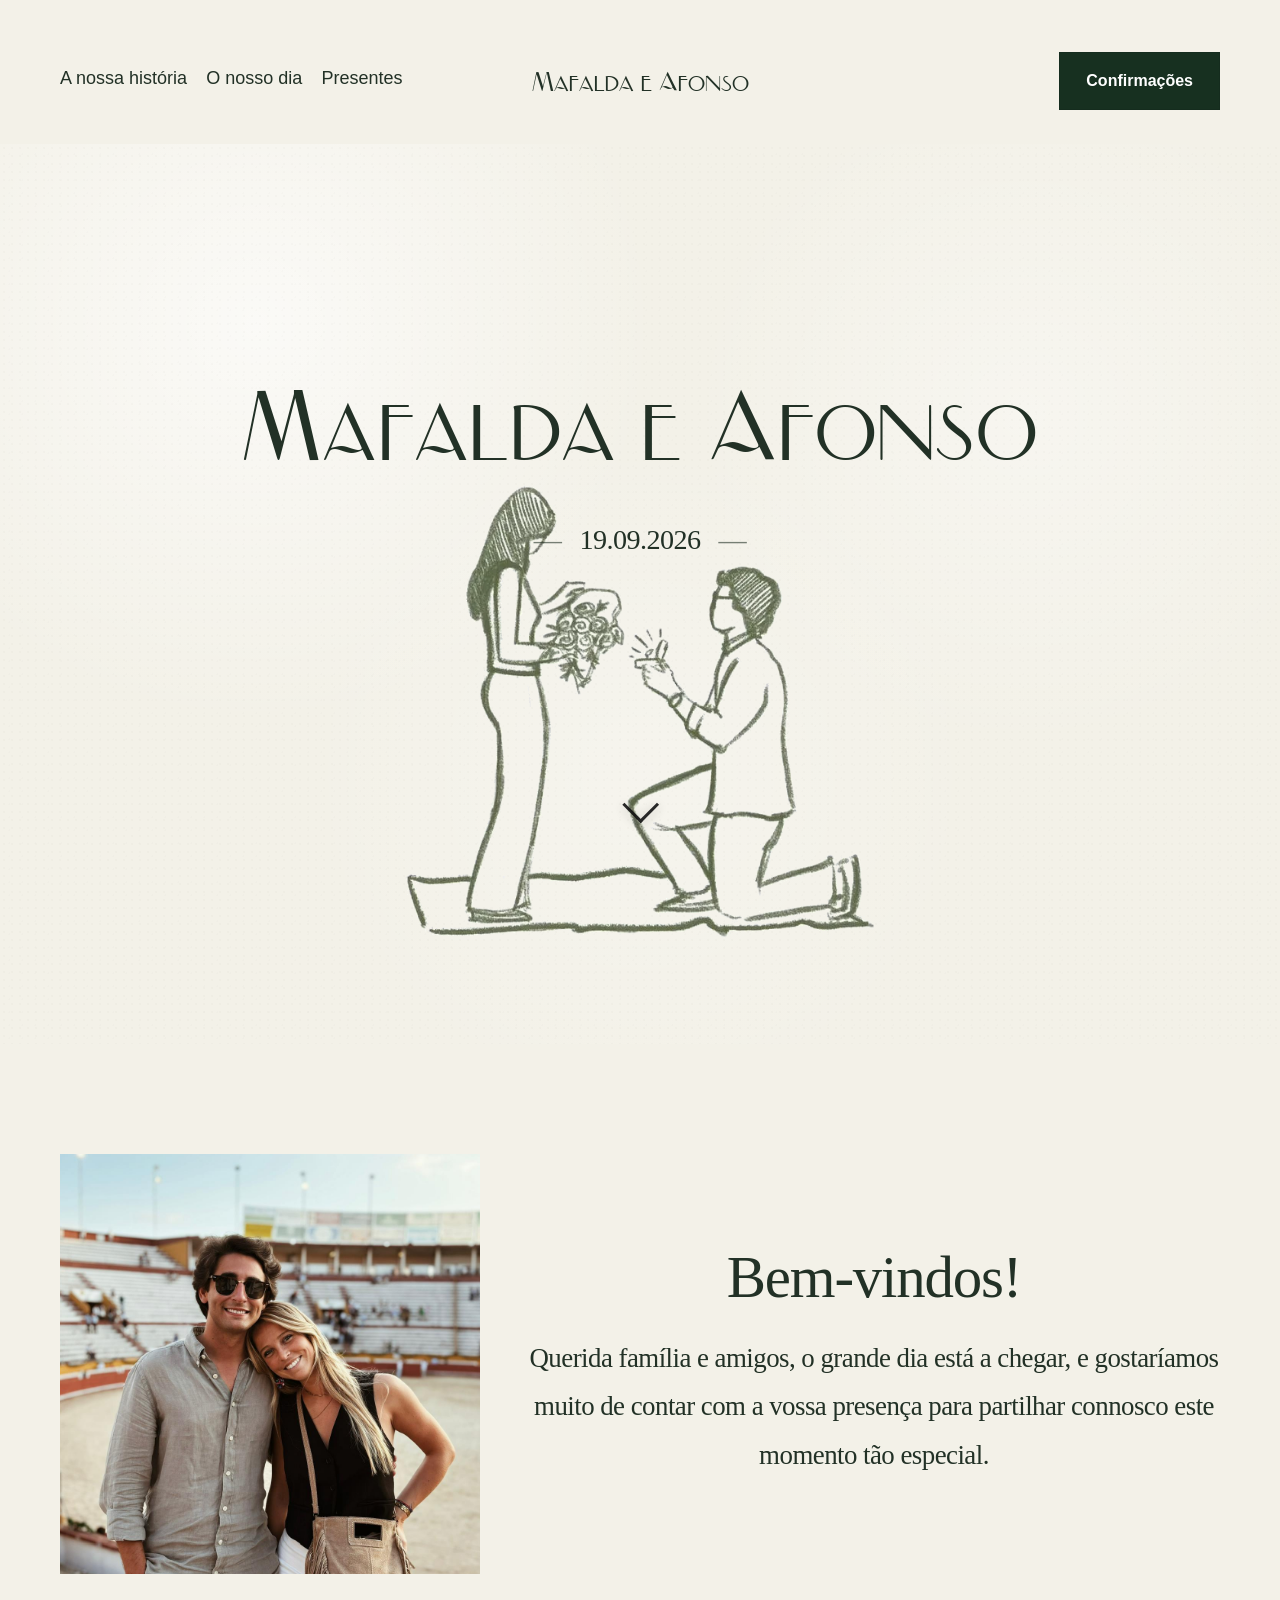
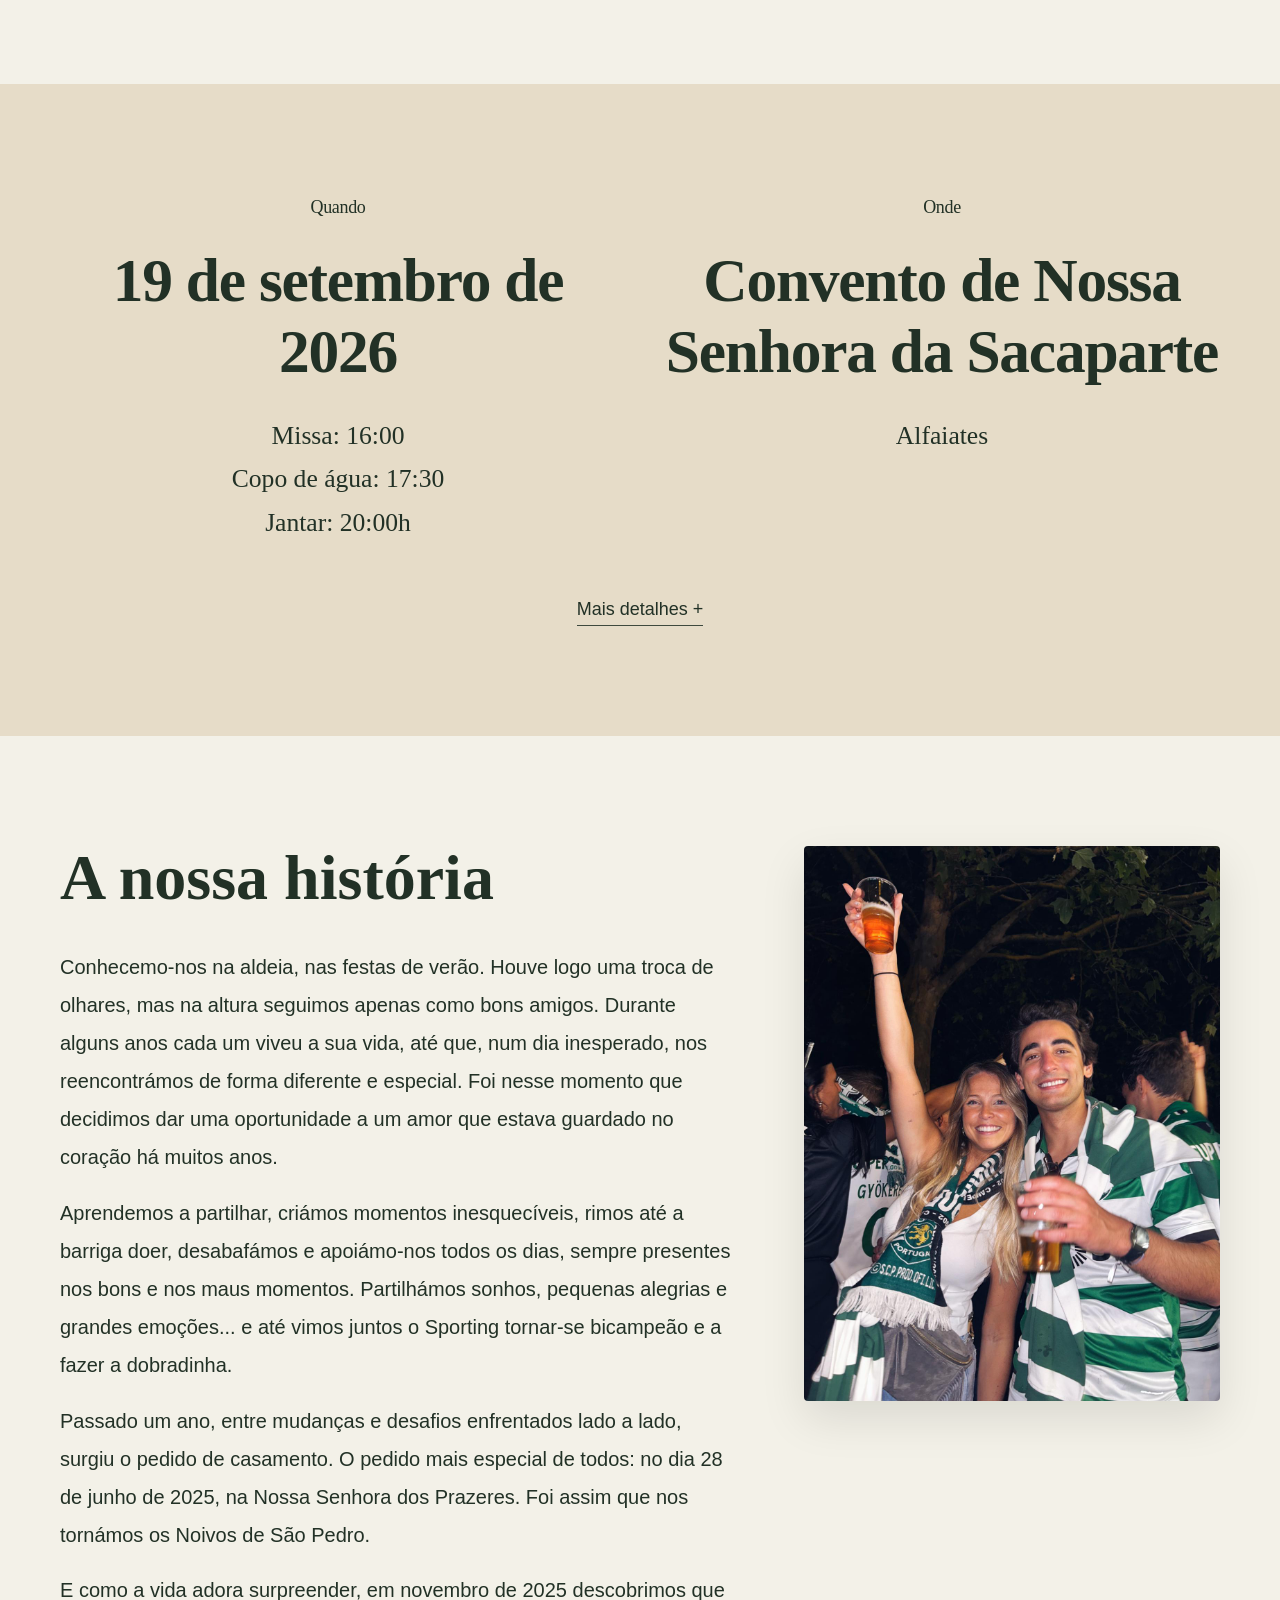
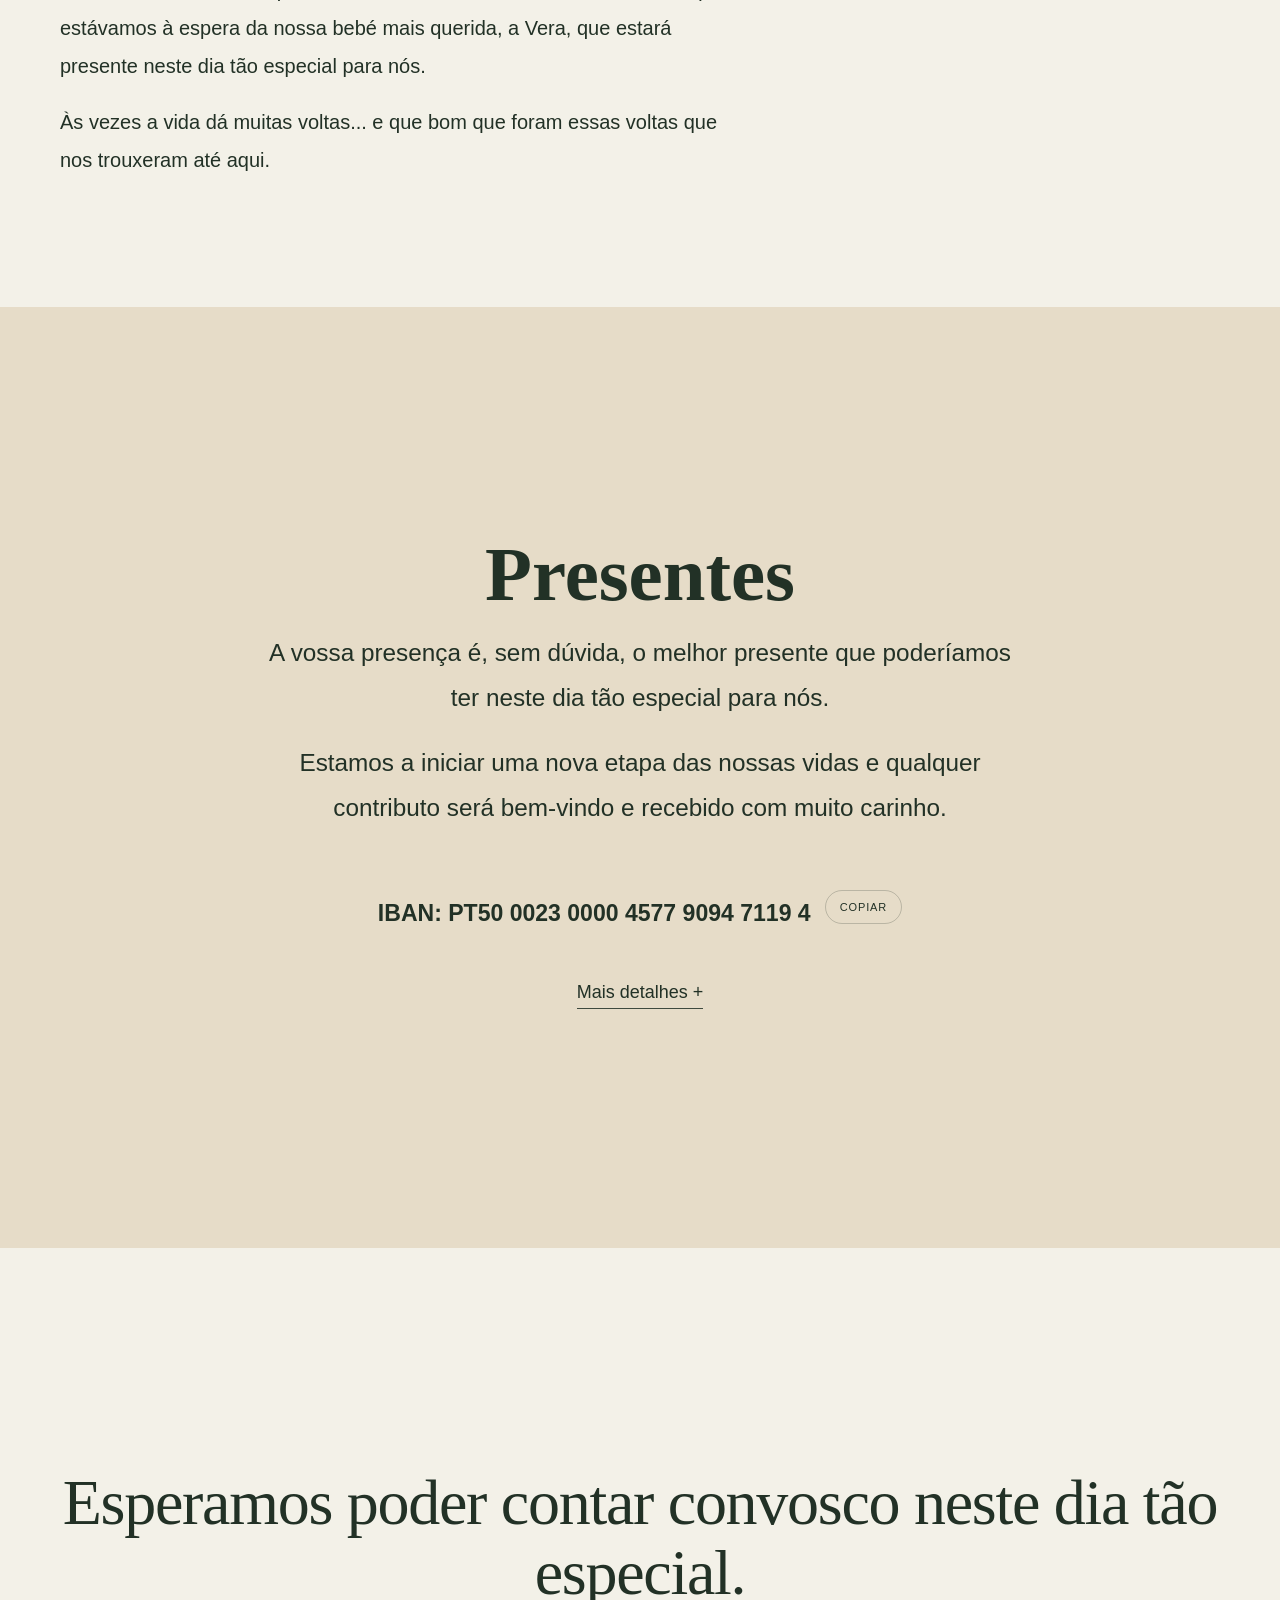
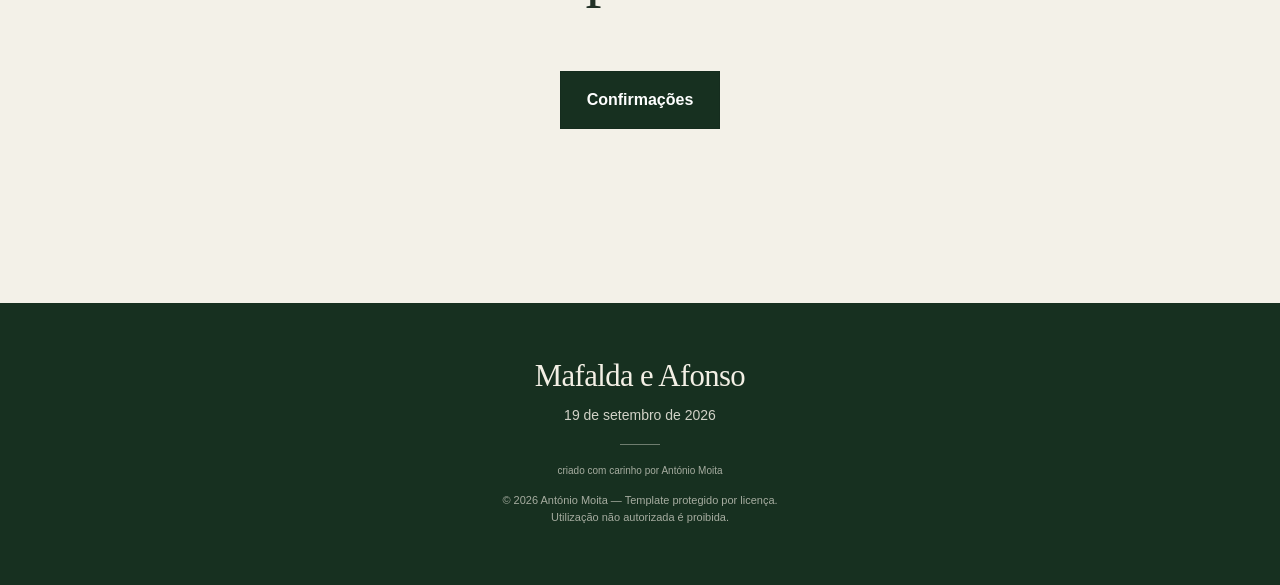
==== commit db22a45e: "Adição de robots e sitemap. Ajustes finais no conteúdo" ====
--- a/index.html
+++ b/index.html
@@ -87,8 +87,9 @@
             <p class="eyebrow serif">Quando</p>
             <h2 class="big-detail-title">19 de setembro de 2026</h2>
             <p class="detail-copy">
-              Missa: 16h<br>
-              Copo de água: 17h
+              Missa: 16:00<br>
+              Copo de água: 17:30<br>
+              Jantar: 20:00h
             </p>
           </div>
 
@@ -125,7 +126,7 @@
       </p>
       <p>
         Passado um ano, entre mudanças e desafios enfrentados lado a lado, surgiu o pedido de casamento. O pedido mais especial de todos:
-        no dia 28 de junho de 2025, em Nossa Senhora dos Prazeres. Foi assim que nos tornámos os Noivos de São Pedro.
+        no dia 28 de junho de 2025, na Nossa Senhora dos Prazeres. Foi assim que nos tornámos os Noivos de São Pedro.
       </p>
       <p>
         E como a vida adora surpreender, em novembro de 2025 descobrimos que estávamos à espera da nossa bebé mais querida, a Vera,
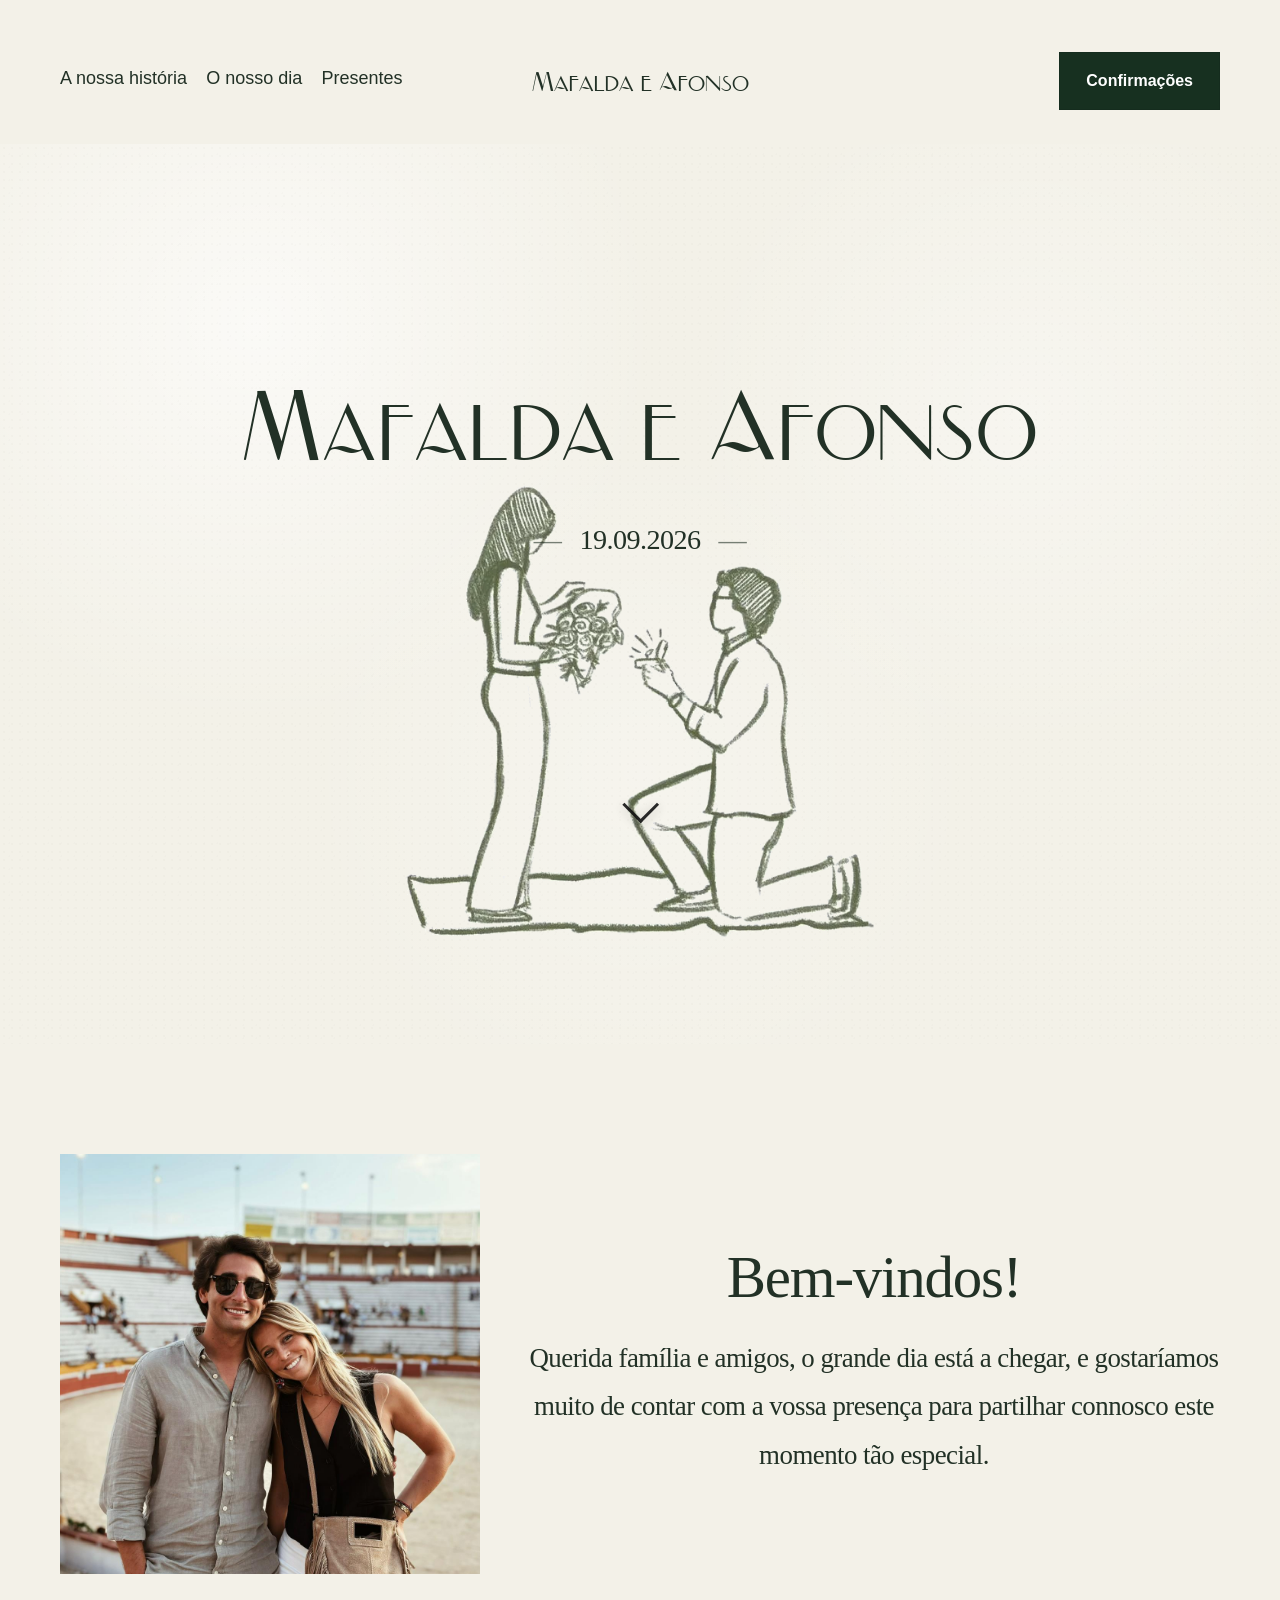
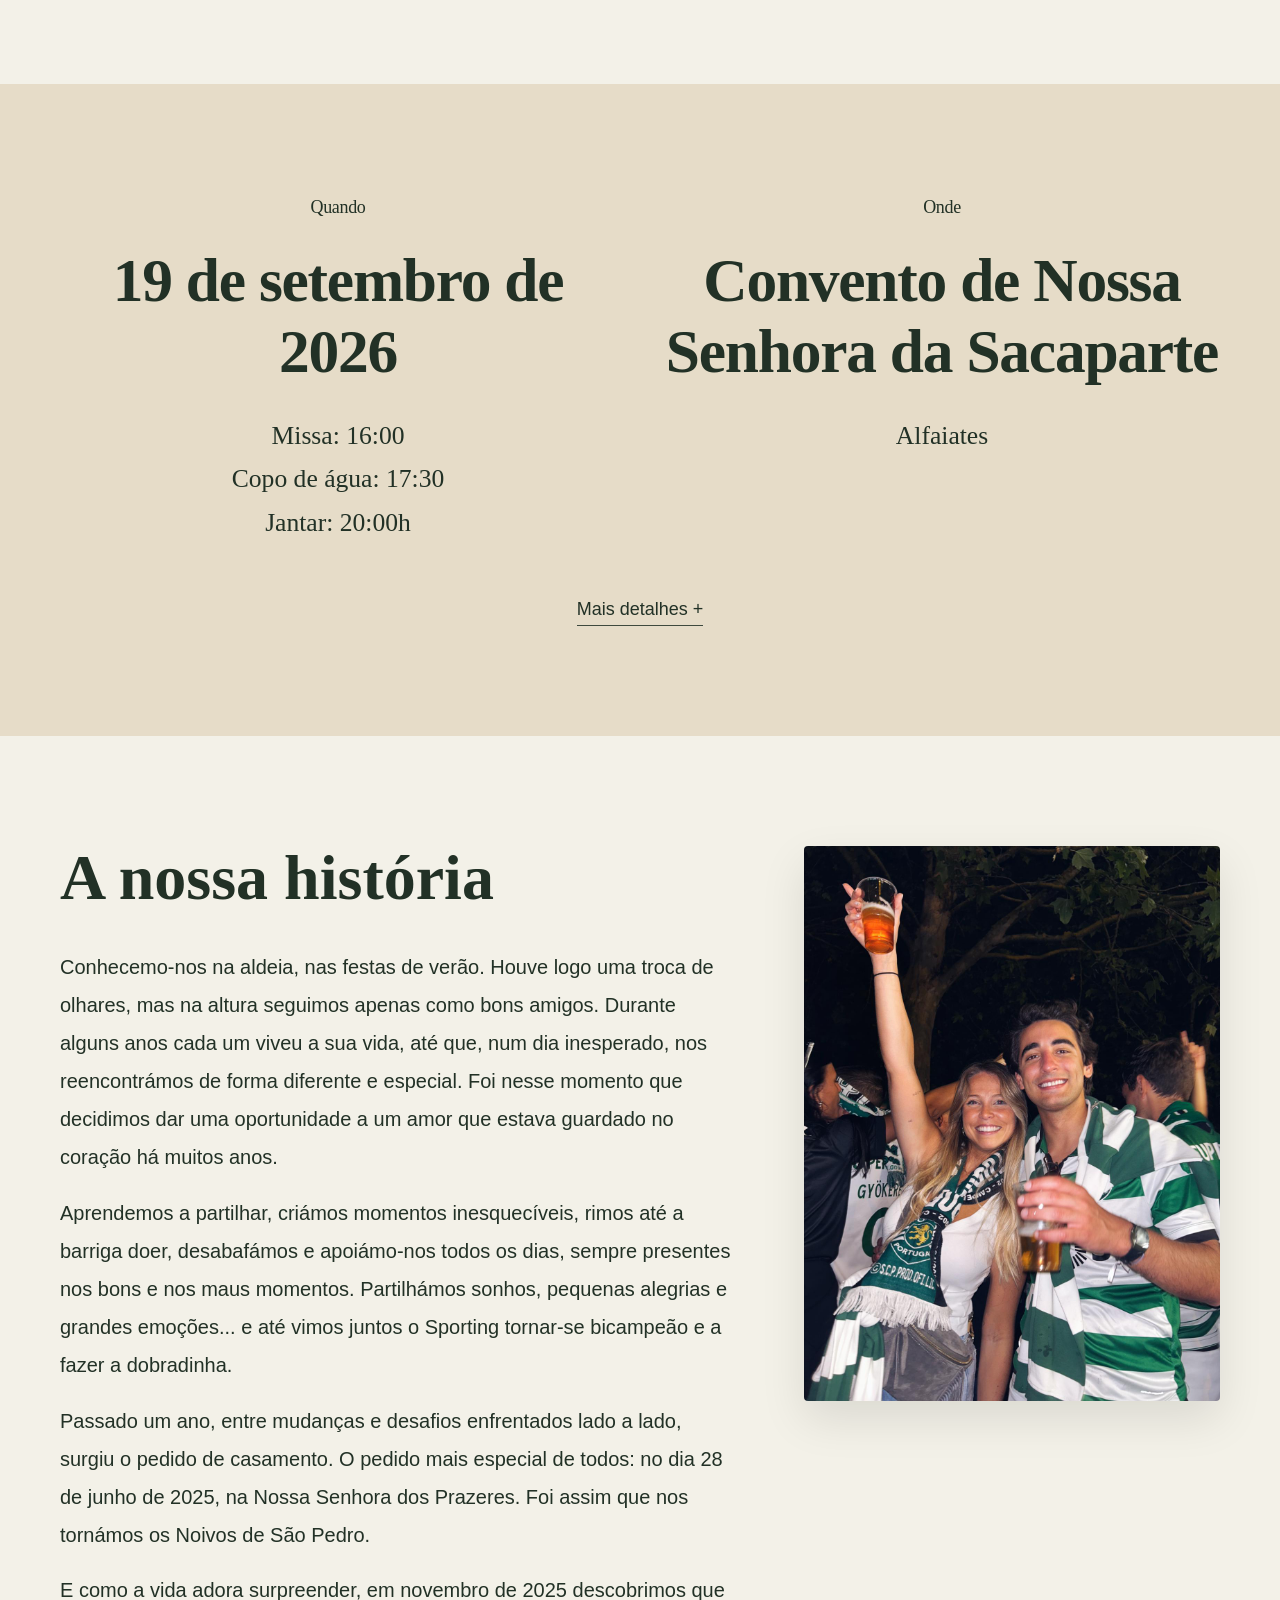
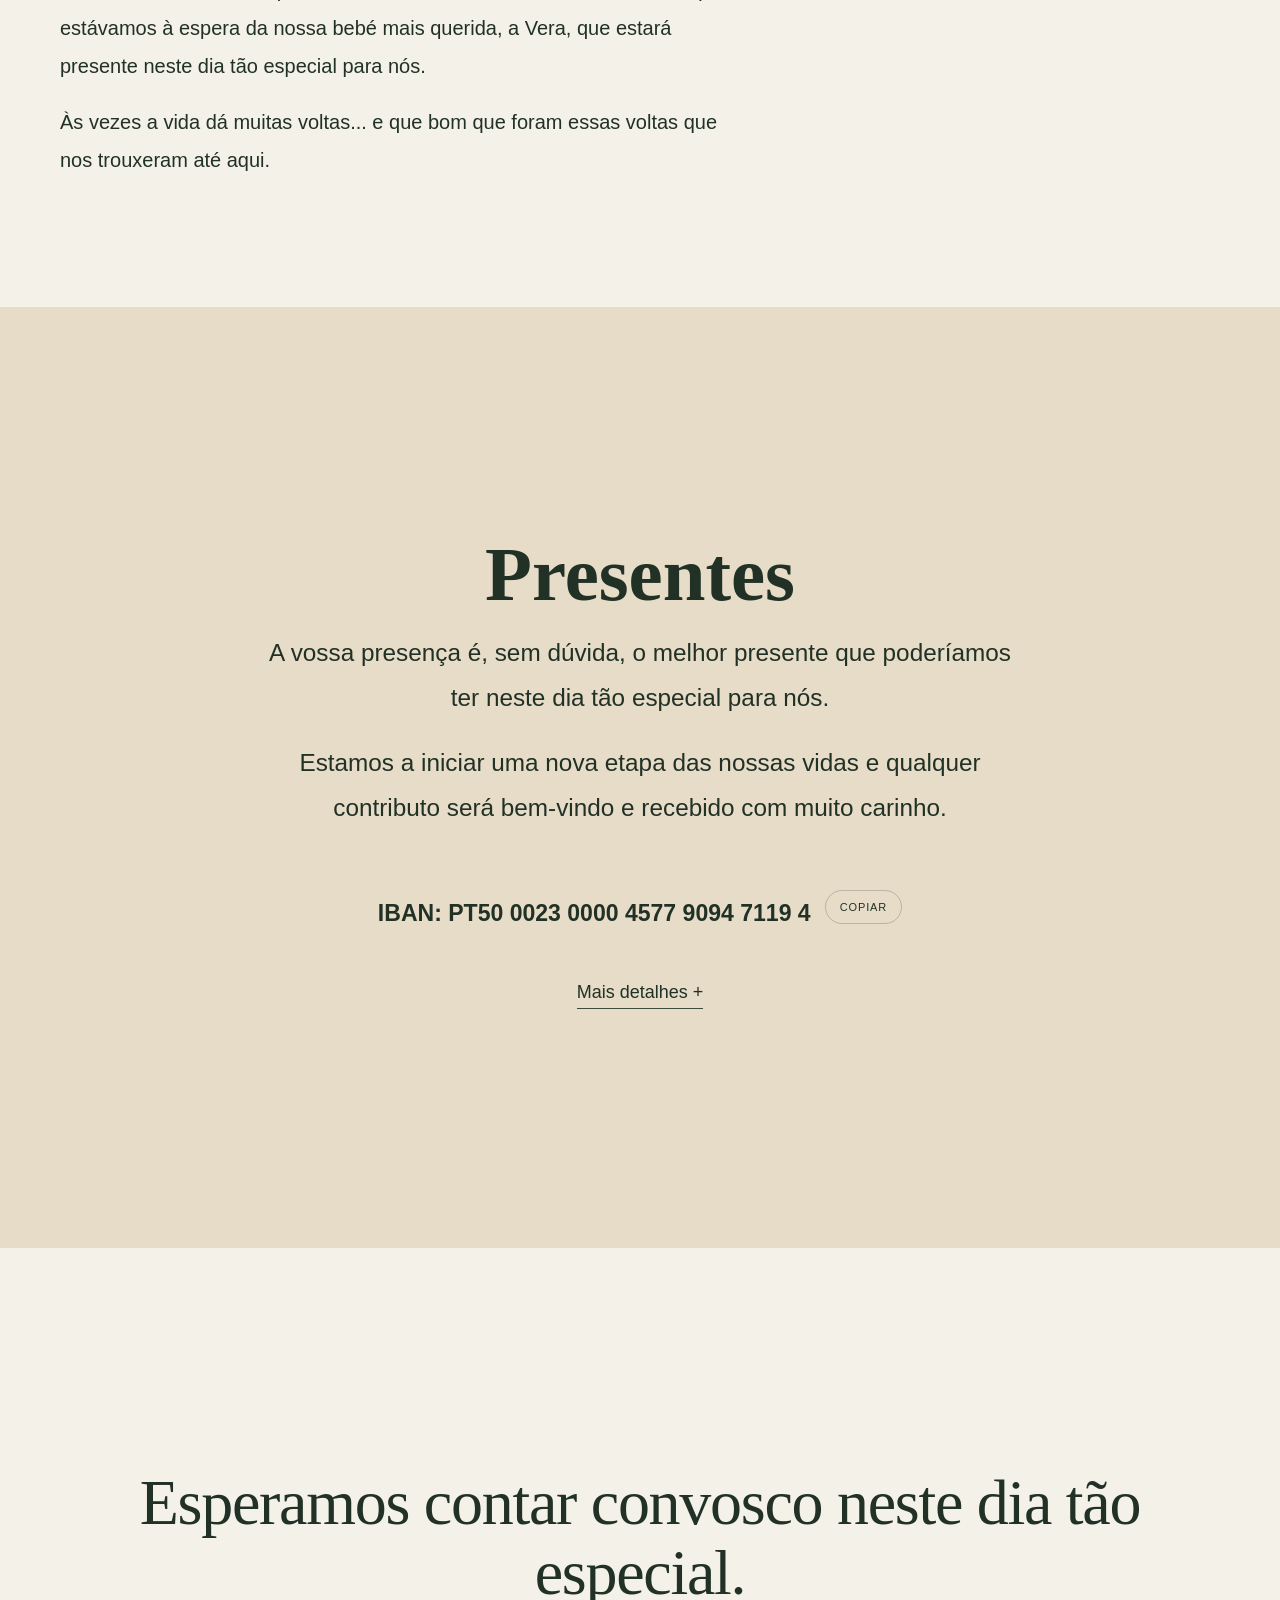
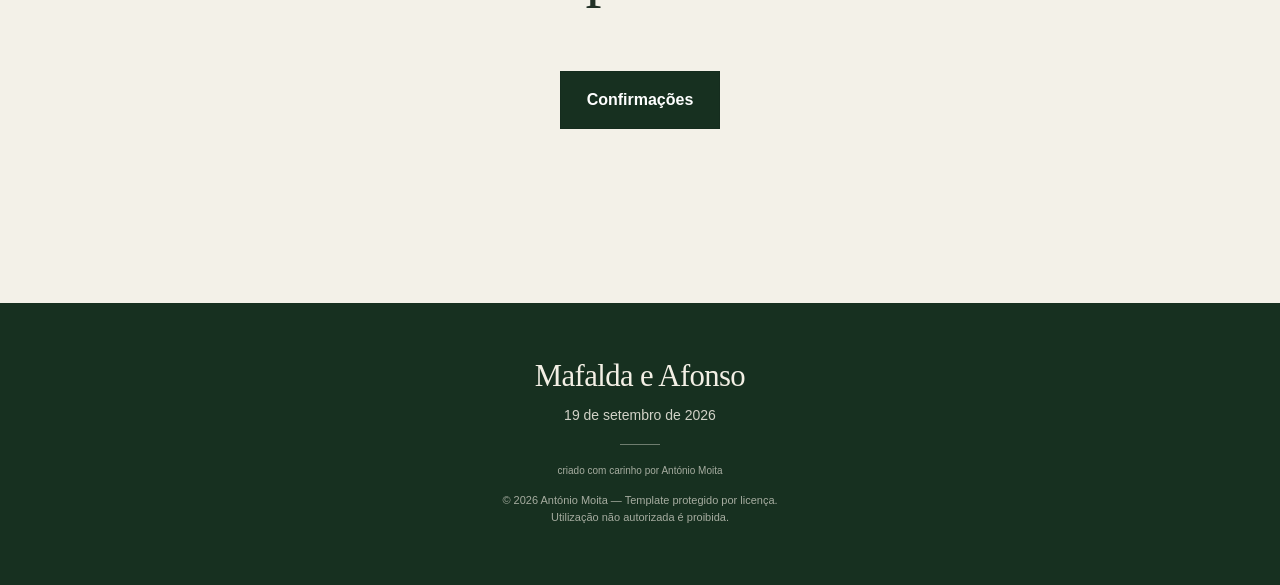
==== commit 233a2629: "Add files via upload" ====
--- a/index.html
+++ b/index.html
@@ -169,7 +169,7 @@
 
     <section class="section">
       <div class="container final-cta reveal">
-        <h2 class="serif">Esperamos poder contar convosco neste dia tão especial.</h2>
+        <h2 class="serif">Esperamos contar convosco neste dia tão especial.</h2>
         <a class="btn" href="pages/confirmacoes.html">Confirmações</a>
       </div>
     </section>
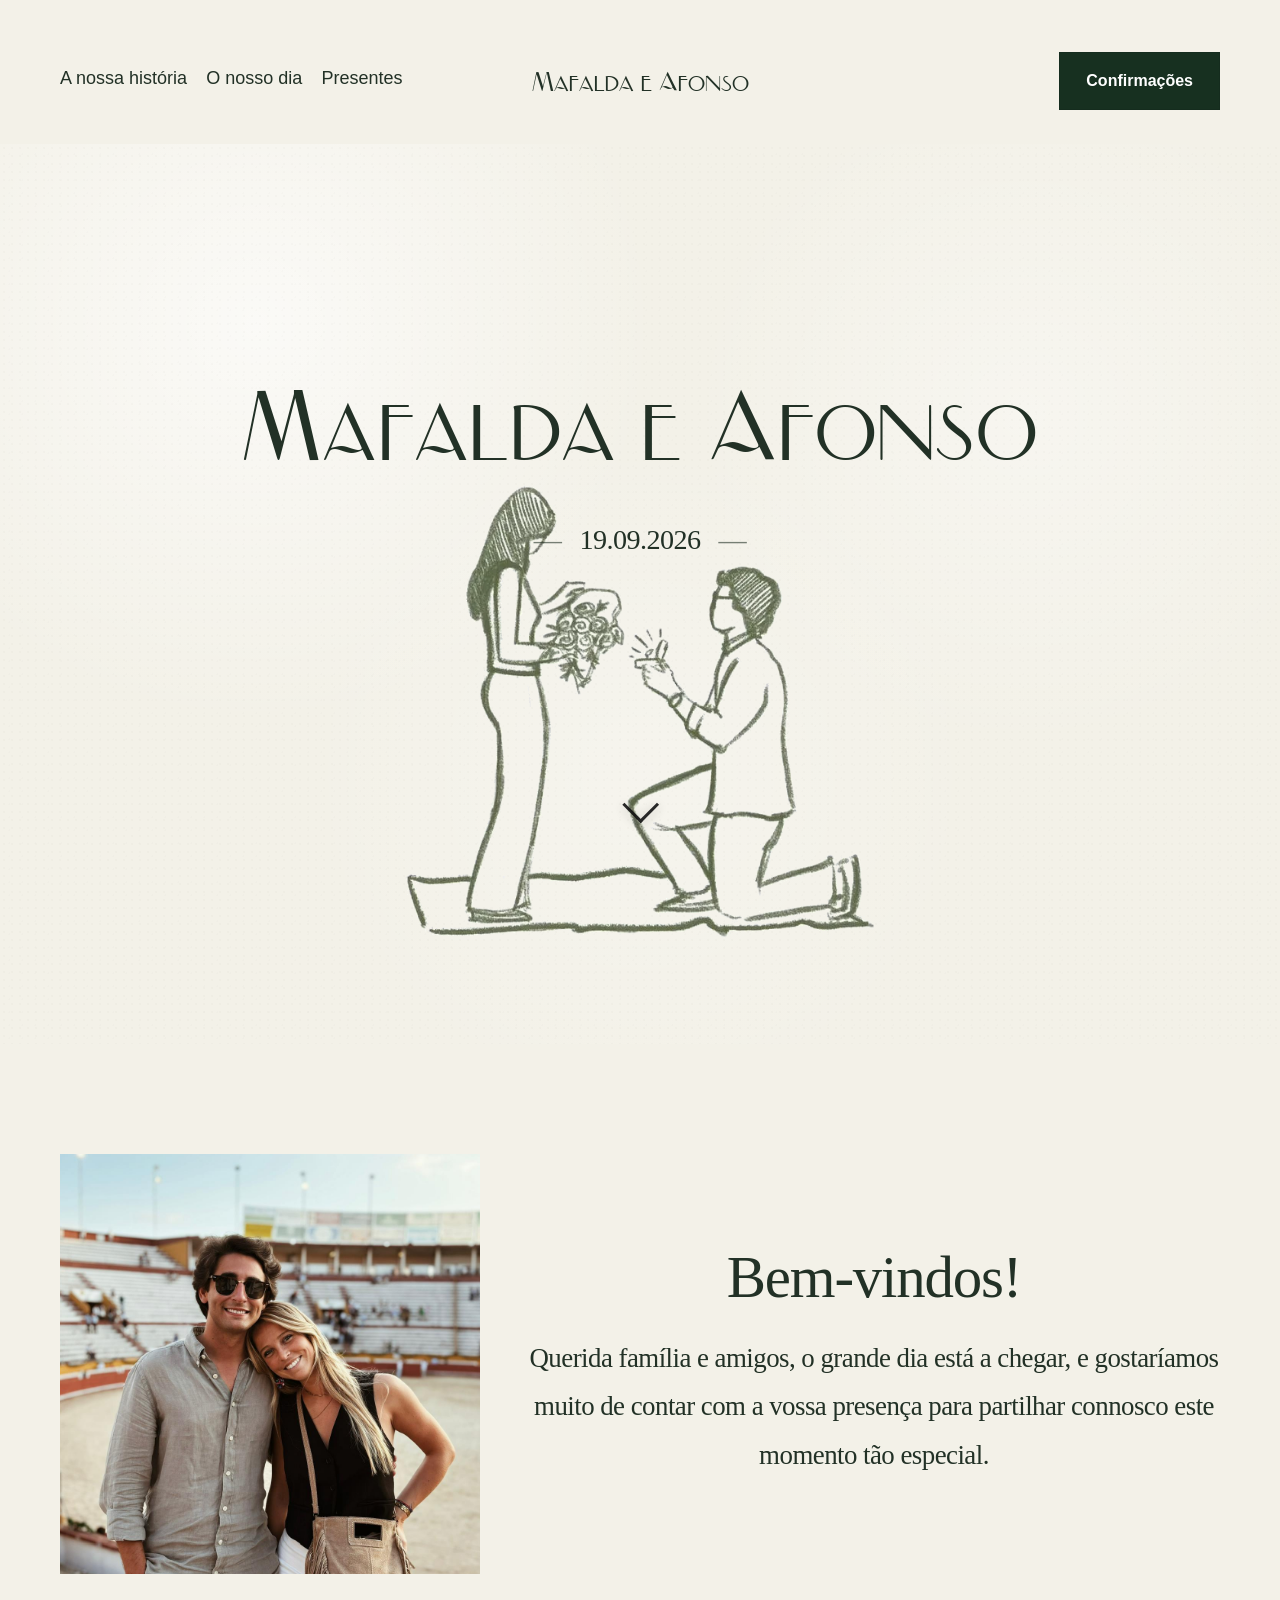
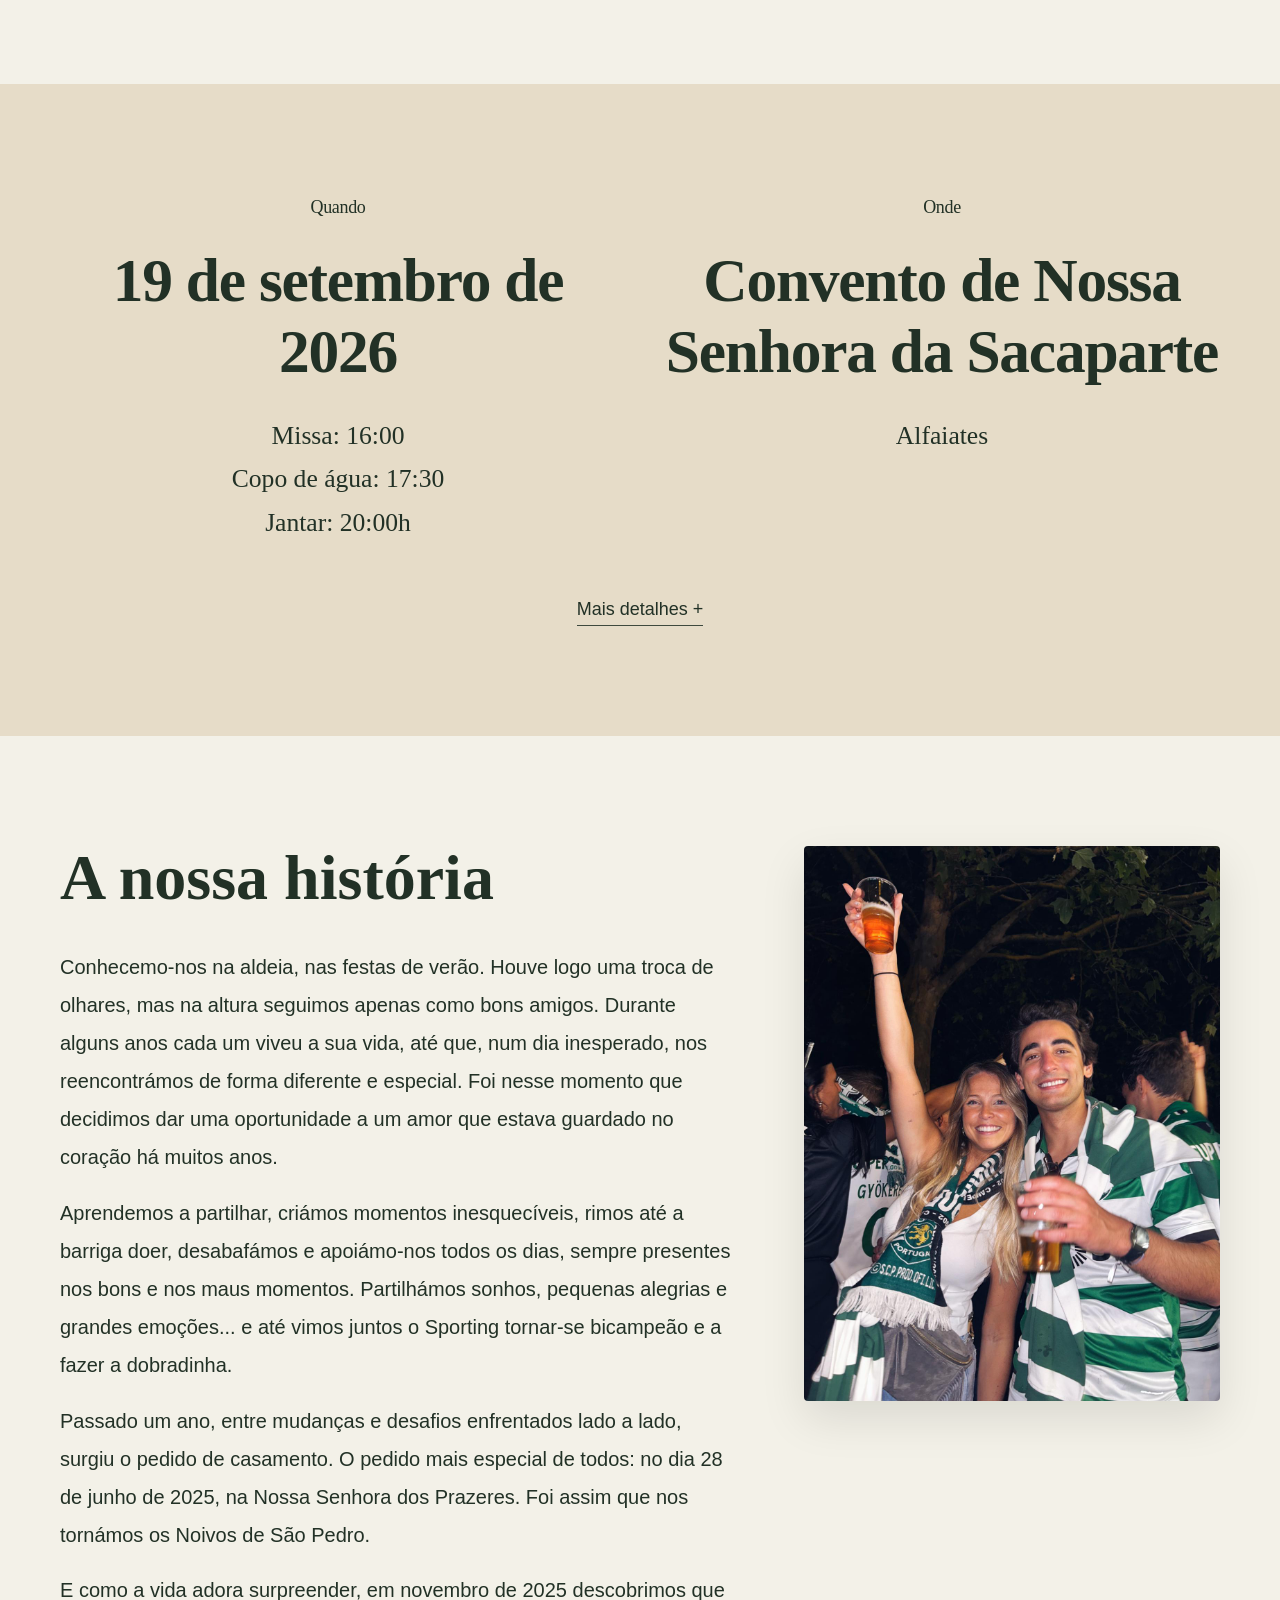
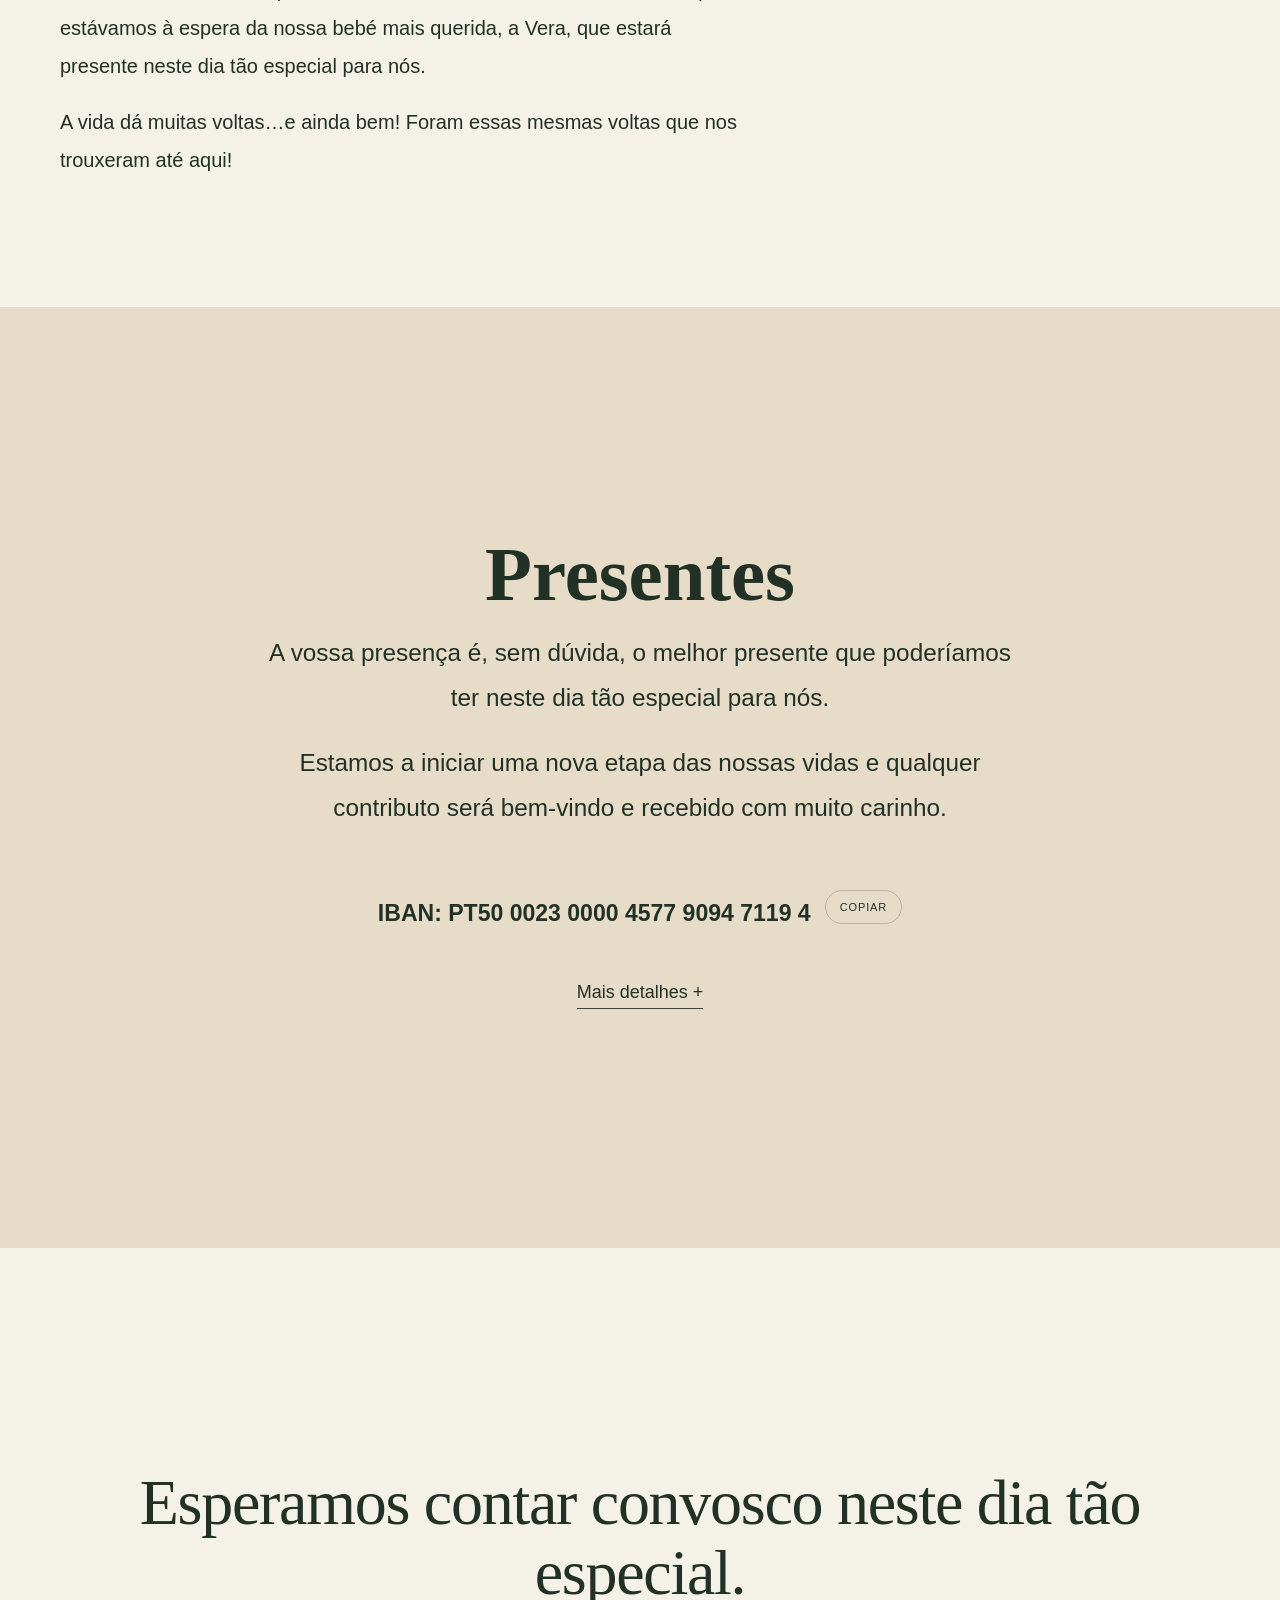
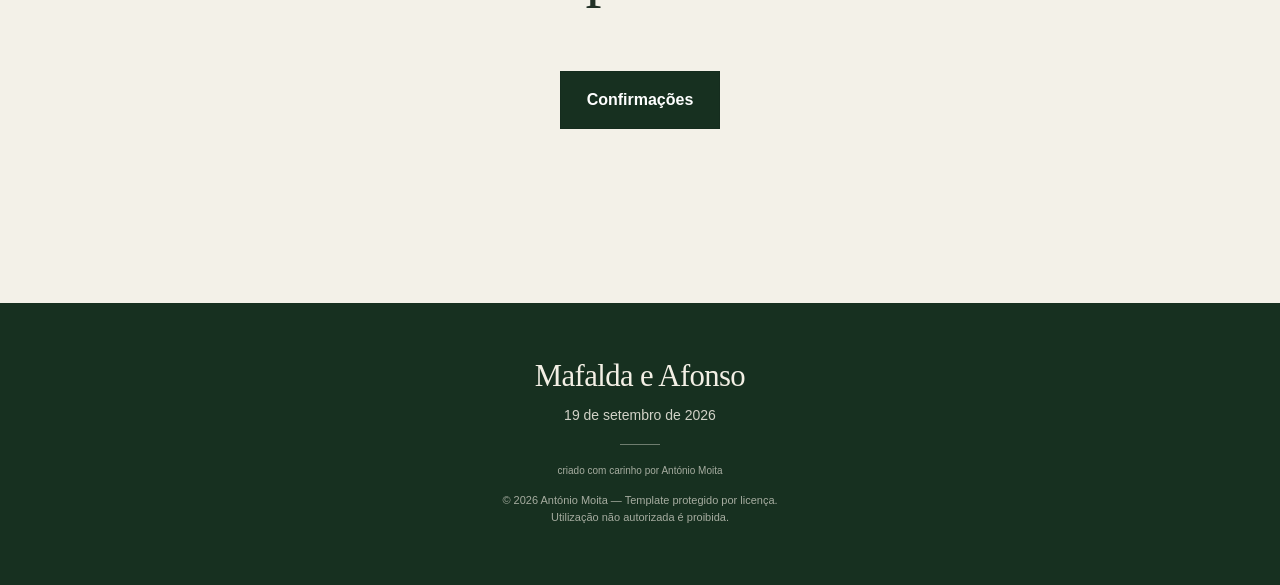
==== commit 7db438d7: "Add files via upload" ====
--- a/index.html
+++ b/index.html
@@ -133,7 +133,7 @@
         que estará presente neste dia tão especial para nós.
       </p>
       <p>
-        Às vezes a vida dá muitas voltas... e que bom que foram essas voltas que nos trouxeram até aqui.
+        A vida dá muitas voltas…e ainda bem! Foram essas mesmas voltas que nos trouxeram até aqui!
       </p>
     </div>
 
